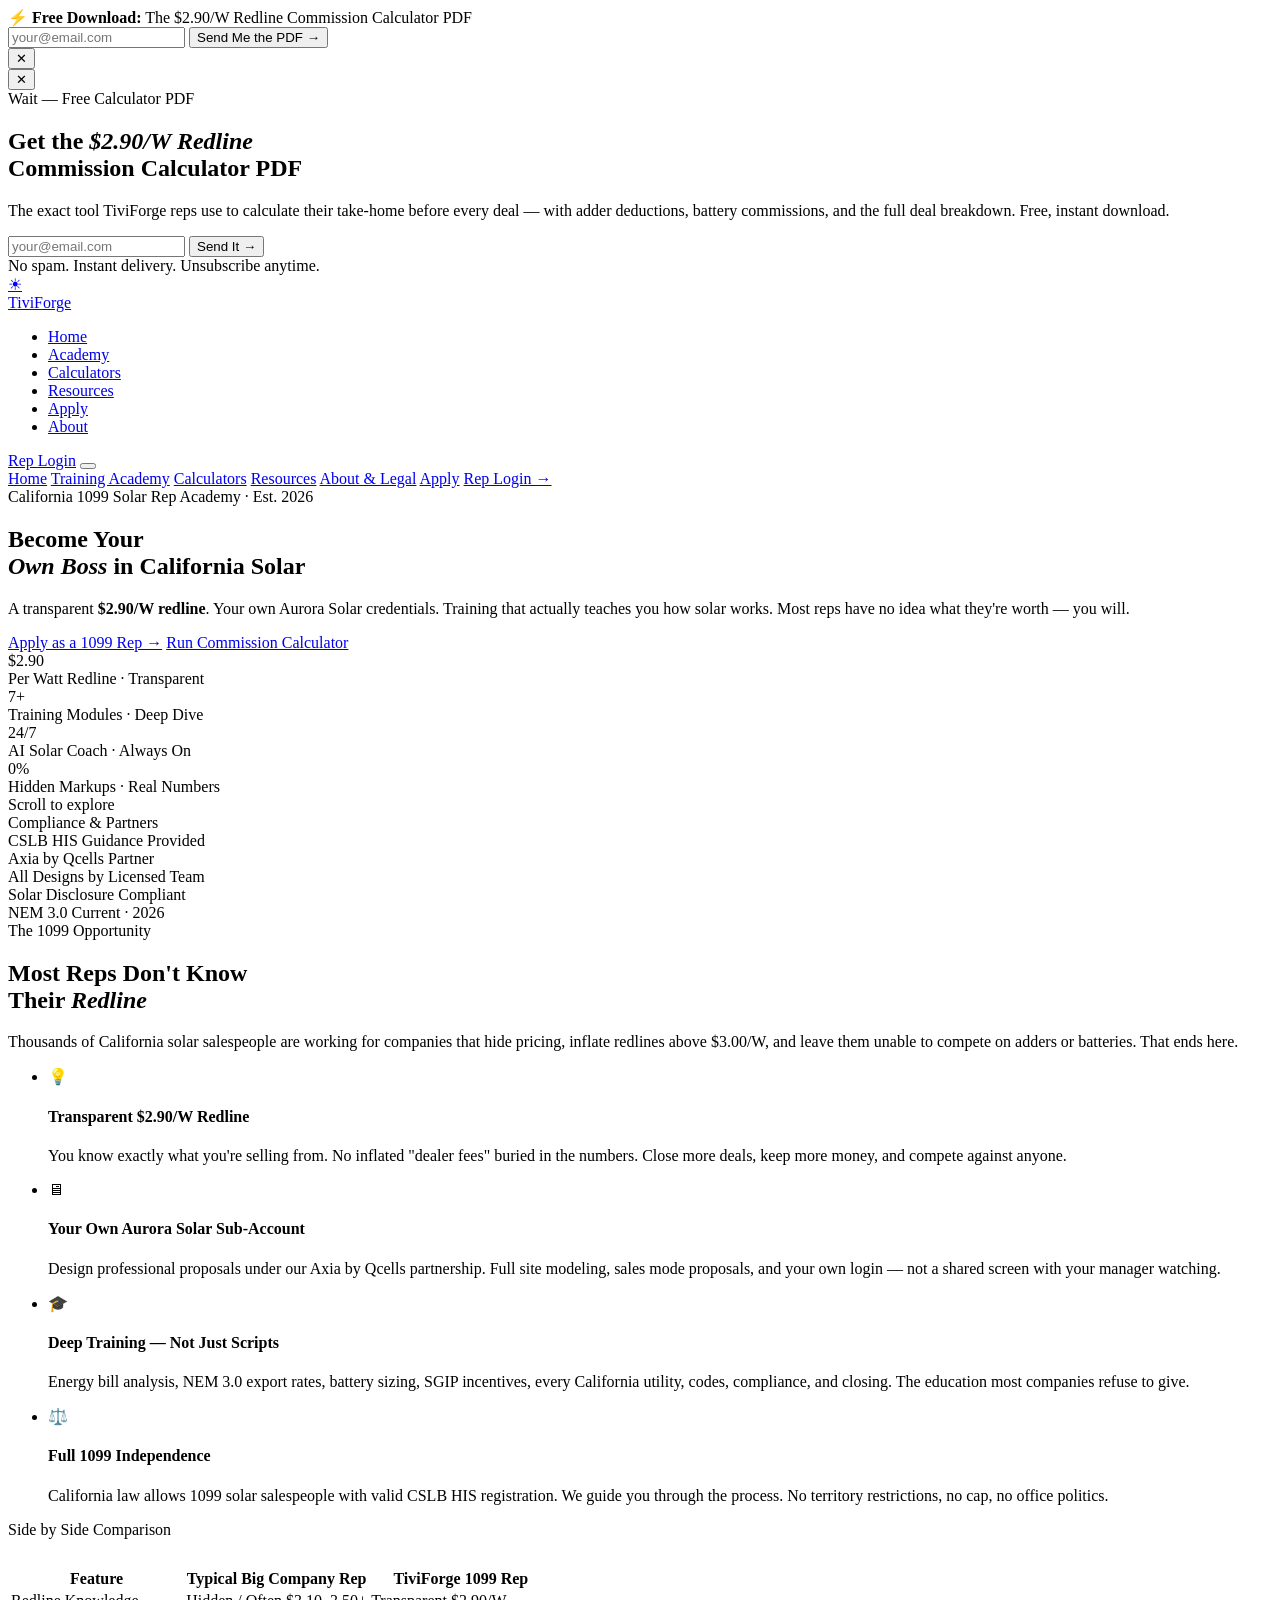
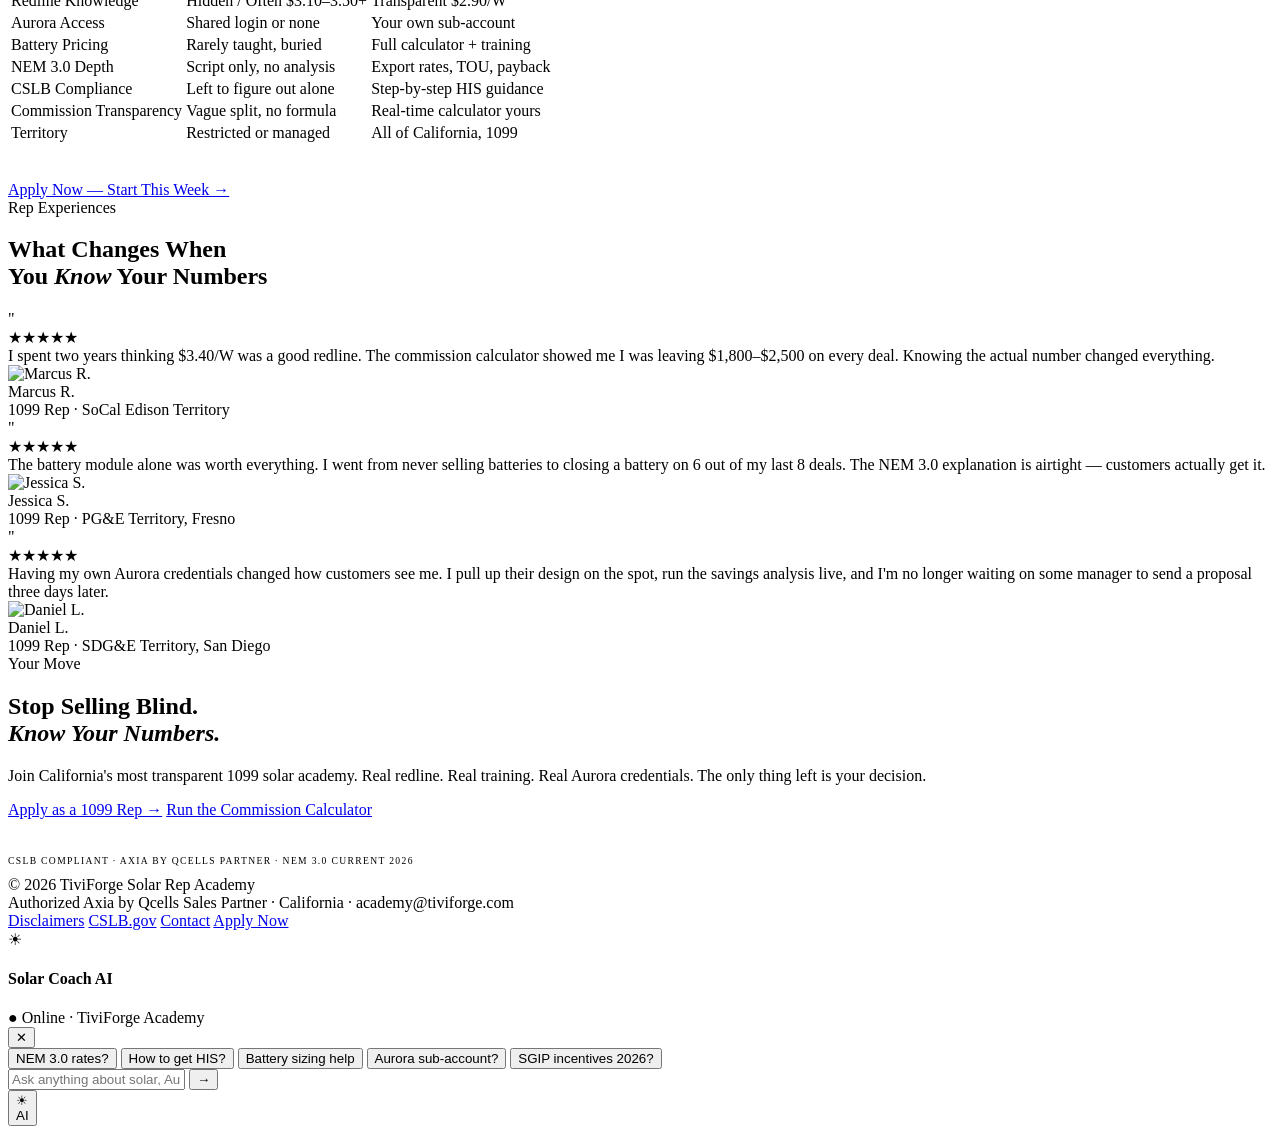
==== index.html @ 74f0d09c "Add files via upload" ====
<!-- TiviForge Multi-Page v2.1 — GitHub Pages Ready -->
<!DOCTYPE html>
<html lang="en">
<head>
  <meta charset="UTF-8" />
  <meta name="viewport" content="width=device-width, initial-scale=1.0" />
  <script async src="https://www.googletagmanager.com/gtag/js?id=G-TIVIFORGE02"></script>
  <script>
    (function(h,o,t,j,a,r){h.hj=h.hj||function(){(h.hj.q=h.hj.q||[]).push(arguments)};h._hjSettings={hjid:3500001,hjsv:6};a=o.getElementsByTagName('head')[0];r=o.createElement('script');r.async=1;r.src=t+h._hjSettings.hjid+j+h._hjSettings.hjsv;a.appendChild(r);})(window,document,'https://static.hotjar.com/c/hotjar-','.js?sv=');
  </script>
  <link rel="preconnect" href="https://fonts.googleapis.com" />
  <link rel="preconnect" href="https://fonts.gstatic.com" crossorigin />
  <link href="https://fonts.googleapis.com/css2?family=Cormorant+Garamond:ital,wght@0,300;0,400;0,600;0,700;1,300;1,400;1,600&family=Syne:wght@400;500;600;700;800&family=DM+Mono:wght@300;400;500&display=swap" rel="stylesheet" />
  <link href="https://cdnjs.cloudflare.com/ajax/libs/aos/2.3.4/aos.css" rel="stylesheet" />
  <link rel="stylesheet" href="assets/css/styles.css" />
  <title>TiviForge Solar Rep Academy | $2.90/W Redline · 1099 Solar Sales Training California 2026</title>
  <meta name="description" content="Marketing landing page for TiviForge Solar Rep Academy." />
</head>
<body data-page="index">
<!-- Top Email Capture Banner -->
<div id="top-banner">
  <div class="top-banner-text">⚡ <strong>Free Download:</strong> The $2.90/W Redline Commission Calculator PDF</div>
  <form class="top-banner-form" onsubmit="submitBannerEmail(event)">
    <input type="email" class="top-banner-input" id="banner-email" placeholder="your@email.com" required>
    <button type="submit" class="top-banner-btn">Send Me the PDF →</button>
  </form>
  <button class="top-banner-close" onclick="document.getElementById('top-banner').style.display='none'" aria-label="Close banner">✕</button>
</div>

<!-- Exit-Intent Popup -->
<div id="exit-popup" role="dialog" aria-modal="true">
  <div class="exit-popup-inner">
    <button class="exit-popup-close" onclick="closeExitPopup()" aria-label="Close">✕</button>
    <div class="exit-popup-eyebrow">Wait — Free Calculator PDF</div>
    <h2 class="exit-popup-title">Get the <em>$2.90/W Redline</em><br>Commission Calculator PDF</h2>
    <p class="exit-popup-sub">The exact tool TiviForge reps use to calculate their take-home before every deal — with adder deductions, battery commissions, and the full deal breakdown. Free, instant download.</p>
    <form class="exit-popup-form" onsubmit="submitExitEmail(event)">
      <input type="email" id="exit-email" placeholder="your@email.com" required>
      <button type="submit">Send It →</button>
    </form>
    <div class="exit-popup-disclaimer">No spam. Instant delivery. Unsubscribe anytime.</div>
  </div>
</div>

<!-- Custom Cursor -->
<div id="cursor-ring"></div>
<div id="cursor-dot"></div>

<!-- Progress Bar -->
<div id="progress"></div>

<!-- Toast -->
<div id="toast"></div>
<nav id="nav">
  <a href="index.html" class="nav-logo"><div class="solar-mark">☀</div><span><span class="t">T</span>iviForge</span></a>
  <ul class="nav-links">
    <li><a href="index.html">Home</a></li>
    <li><a href="academy.html">Academy</a></li>
    <li><a href="calculators.html">Calculators</a></li>
    <li><a href="resources.html">Resources</a></li>
    <li><a href="apply.html">Apply</a></li>
    <li><a href="about.html">About</a></li>
  </ul>
  <a href="login.html" class="nav-cta" onclick="trackCTA('Rep Login', 'nav')">Rep Login</a>
  <button class="hamburger" id="hamburger" aria-label="Menu"><span></span><span></span><span></span></button>
</nav>
<div class="mobile-menu" id="mobileMenu">
  <a href="index.html" onclick="closeMobile()">Home</a>
  <a href="academy.html" onclick="closeMobile()">Training Academy</a>
  <a href="calculators.html" onclick="closeMobile()">Calculators</a>
  <a href="resources.html" onclick="closeMobile()">Resources</a>
  <a href="about.html" onclick="closeMobile()">About & Legal</a>
  <a href="apply.html" onclick="closeMobile()">Apply</a>
  <a href="login.html" class="nav-cta" onclick="closeMobile(); trackCTA('Mobile Rep Login', 'mobile_nav')">Rep Login →</a>
</div>
<section id="hero">
  <div class="hero-bg"></div>
  <div class="hero-bg-img"></div>
  <div class="hero-grid"></div>
  <div class="hero-orb"></div>
  <div class="hero-orb-ring"></div>
  <div class="hero-content">
    <div class="hero-eyebrow">California 1099 Solar Rep Academy · Est. 2026</div>
    <h1 class="hero-h1">
      Become Your<br>
      <em>Own Boss</em>
      in California Solar
    </h1>
    <p class="hero-pitch">
      A transparent <strong>$2.90/W redline</strong>. Your own Aurora Solar credentials. Training that actually teaches you how solar works.
      Most reps have no idea what they're worth — you will.
    </p>
    <div class="hero-ctas">
      <a href="apply.html" class="btn-primary green" onclick="trackCTA('Hero Apply', 'hero')">Apply as a 1099 Rep →</a>
      <a href="calculators.html" class="btn-secondary" onclick="trackCTA('Hero Calculator', 'hero')">Run Commission Calculator</a>
    </div>
    <div class="hero-proof">
      <div class="proof-item">
        <div class="proof-num">$2<span>.90</span></div>
        <div class="proof-label">Per Watt Redline · Transparent</div>
      </div>
      <div class="proof-item">
        <div class="proof-num">7<span>+</span></div>
        <div class="proof-label">Training Modules · Deep Dive</div>
      </div>
      <div class="proof-item">
        <div class="proof-num">24<span>/7</span></div>
        <div class="proof-label">AI Solar Coach · Always On</div>
      </div>
      <div class="proof-item">
        <div class="proof-num">0<span>%</span></div>
        <div class="proof-label">Hidden Markups · Real Numbers</div>
      </div>
    </div>
  </div>
  <div class="scroll-hint">
    <div class="scroll-line"></div>
    Scroll to explore
  </div>
</section>

<div class="divider"></div>

<!-- ════════════════════════════════════════════
     TRUST / COMPLIANCE BAR
════════════════════════════════════════════ -->
<div id="trust-bar">
  <div class="trust-bar-inner">
    <div class="trust-bar-label">Compliance & Partners</div>
    <div class="trust-items">
      <div class="trust-item"><div class="trust-dot"></div>CSLB HIS Guidance Provided</div>
      <div class="trust-item"><div class="trust-dot"></div>Axia by Qcells Partner</div>
      <div class="trust-item"><div class="trust-dot"></div>All Designs by Licensed Team</div>
      <div class="trust-item"><div class="trust-dot"></div>Solar Disclosure Compliant</div>
      <div class="trust-item"><div class="trust-dot"></div>NEM 3.0 Current · 2026</div>
    </div>
  </div>
</div>

<!-- ════════════════════════════════════════════
     OPPORTUNITY
════════════════════════════════════════════ -->
<section id="opportunity" data-aos="fade-up">
  <div class="eyebrow">The 1099 Opportunity</div>
  <h2 class="headline">Most Reps Don't Know<br>Their <em>Redline</em></h2>
  <p class="subtext">Thousands of California solar salespeople are working for companies that hide pricing, inflate redlines above $3.00/W, and leave them unable to compete on adders or batteries. That ends here.</p>

  <div class="opp-grid">
    <div>
      <ul class="opp-bullets">
        <li class="opp-bullet" data-aos="fade-right" data-aos-delay="0">
          <div class="opp-bullet-icon">💡</div>
          <div>
            <h4>Transparent $2.90/W Redline</h4>
            <p>You know exactly what you're selling from. No inflated "dealer fees" buried in the numbers. Close more deals, keep more money, and compete against anyone.</p>
          </div>
        </li>
        <li class="opp-bullet" data-aos="fade-right" data-aos-delay="80">
          <div class="opp-bullet-icon">🖥</div>
          <div>
            <h4>Your Own Aurora Solar Sub-Account</h4>
            <p>Design professional proposals under our Axia by Qcells partnership. Full site modeling, sales mode proposals, and your own login — not a shared screen with your manager watching.</p>
          </div>
        </li>
        <li class="opp-bullet" data-aos="fade-right" data-aos-delay="160">
          <div class="opp-bullet-icon">🎓</div>
          <div>
            <h4>Deep Training — Not Just Scripts</h4>
            <p>Energy bill analysis, NEM 3.0 export rates, battery sizing, SGIP incentives, every California utility, codes, compliance, and closing. The education most companies refuse to give.</p>
          </div>
        </li>
        <li class="opp-bullet" data-aos="fade-right" data-aos-delay="240">
          <div class="opp-bullet-icon">⚖️</div>
          <div>
            <h4>Full 1099 Independence</h4>
            <p>California law allows 1099 solar salespeople with valid CSLB HIS registration. We guide you through the process. No territory restrictions, no cap, no office politics.</p>
          </div>
        </li>
      </ul>
    </div>
    <div data-aos="fade-left">
      <div class="eyebrow green" style="margin-bottom: 28px;">Side by Side Comparison</div>
      <div class="comp-table-wrap">
        <table class="comp-table">
          <thead>
            <tr>
              <th>Feature</th>
              <th>Typical Big Company Rep</th>
              <th>TiviForge 1099 Rep</th>
            </tr>
          </thead>
          <tbody>
            <tr>
              <td>Redline Knowledge</td>
              <td class="col-bad">Hidden / Often $3.10–3.50+</td>
              <td class="col-good">Transparent $2.90/W</td>
            </tr>
            <tr>
              <td>Aurora Access</td>
              <td class="col-bad">Shared login or none</td>
              <td class="col-good">Your own sub-account</td>
            </tr>
            <tr>
              <td>Battery Pricing</td>
              <td class="col-bad">Rarely taught, buried</td>
              <td class="col-good">Full calculator + training</td>
            </tr>
            <tr>
              <td>NEM 3.0 Depth</td>
              <td class="col-bad">Script only, no analysis</td>
              <td class="col-good">Export rates, TOU, payback</td>
            </tr>
            <tr>
              <td>CSLB Compliance</td>
              <td class="col-bad">Left to figure out alone</td>
              <td class="col-good">Step-by-step HIS guidance</td>
            </tr>
            <tr>
              <td>Commission Transparency</td>
              <td class="col-bad">Vague split, no formula</td>
              <td class="col-good">Real-time calculator yours</td>
            </tr>
            <tr>
              <td>Territory</td>
              <td class="col-bad">Restricted or managed</td>
              <td class="col-good">All of California, 1099</td>
            </tr>
          </tbody>
        </table>
      </div>
      <div style="margin-top: 36px;">
        <a href="apply.html" class="btn-primary" onclick="trackCTA('Opp Apply', 'opportunity')">Apply Now — Start This Week →</a>
      </div>
    </div>
  </div>
</section>
<div class="divider"></div>
<section id="testimonials" data-aos="fade-up">
  <div class="eyebrow">Rep Experiences</div>
  <h2 class="headline">What Changes When<br>You <em>Know</em> Your Numbers</h2>
  <div class="testimonials-grid">
    <div class="testi-card" data-aos="fade-up" data-aos-delay="0">
      <div class="testi-mark">"</div>
      <div class="testi-stars">★★★★★</div>
      <div class="testi-text">I spent two years thinking $3.40/W was a good redline. The commission calculator showed me I was leaving $1,800–$2,500 on every deal. Knowing the actual number changed everything.</div>
      <div class="testi-author">
        <div class="testi-avatar"><img src="https://images.unsplash.com/photo-1472099645785-5658abf4ff4e?w=88&h=88&fit=crop&auto=format&q=70" alt="Marcus R." loading="lazy"></div>
        <div>
          <div class="testi-name">Marcus R.</div>
          <div class="testi-role">1099 Rep · SoCal Edison Territory</div>
        </div>
      </div>
    </div>
    <div class="testi-card" data-aos="fade-up" data-aos-delay="80">
      <div class="testi-mark">"</div>
      <div class="testi-stars">★★★★★</div>
      <div class="testi-text">The battery module alone was worth everything. I went from never selling batteries to closing a battery on 6 out of my last 8 deals. The NEM 3.0 explanation is airtight — customers actually get it.</div>
      <div class="testi-author">
        <div class="testi-avatar"><img src="https://images.unsplash.com/photo-1507003211169-0a1dd7228f2d?w=88&h=88&fit=crop&auto=format&q=70" alt="Jessica S." loading="lazy"></div>
        <div>
          <div class="testi-name">Jessica S.</div>
          <div class="testi-role">1099 Rep · PG&E Territory, Fresno</div>
        </div>
      </div>
    </div>
    <div class="testi-card" data-aos="fade-up" data-aos-delay="160">
      <div class="testi-mark">"</div>
      <div class="testi-stars">★★★★★</div>
      <div class="testi-text">Having my own Aurora credentials changed how customers see me. I pull up their design on the spot, run the savings analysis live, and I'm no longer waiting on some manager to send a proposal three days later.</div>
      <div class="testi-author">
        <div class="testi-avatar"><img src="https://images.unsplash.com/photo-1506794778202-cad84cf45f1d?w=88&h=88&fit=crop&auto=format&q=70" alt="Daniel L." loading="lazy"></div>
        <div>
          <div class="testi-name">Daniel L.</div>
          <div class="testi-role">1099 Rep · SDG&E Territory, San Diego</div>
        </div>
      </div>
    </div>
  </div>
</section>
<section id="final-cta">
  <div class="final-cta-bg"></div>
  <div class="content" data-aos="fade-up">
    <div class="eyebrow" style="justify-content: center;">Your Move</div>
    <h2>Stop Selling Blind.<br><em>Know Your Numbers.</em></h2>
    <p>Join California's most transparent 1099 solar academy. Real redline. Real training. Real Aurora credentials. The only thing left is your decision.</p>
    <div class="final-ctas">
      <a href="apply.html" class="btn-primary green" onclick="trackCTA('Final CTA Apply', 'final_cta')">Apply as a 1099 Rep →</a>
      <a href="calculators.html" class="btn-secondary" onclick="trackCTA('Final CTA Calc', 'final_cta')">Run the Commission Calculator</a>
    </div>
    <p style="margin-top: 36px; font-family: var(--font-mono); font-size: 0.6rem; letter-spacing: 0.14em; text-transform: uppercase; color: var(--forge-smoke);">
      CSLB Compliant · Axia by Qcells Partner · NEM 3.0 Current 2026
    </p>
  </div>
</section>
<!-- ════════════════════════════════════════════
     FOOTER
════════════════════════════════════════════ -->
<footer>
  <div class="footer-inner">
    <div class="footer-copy">
      © 2026 TiviForge Solar Rep Academy<br>
      Authorized Axia by Qcells Sales Partner · California · academy@tiviforge.com
    </div>
    <div class="footer-links">
      <a href="about.html">Disclaimers</a>
      <a href="https://www.cslb.ca.gov" target="_blank" rel="noopener">CSLB.gov</a>
      <a href="mailto:academy@tiviforge.com">Contact</a>
      <a href="apply.html">Apply Now</a>
    </div>
  </div>
</footer>
<!-- ════════════════════════════════════════════
     AI SOLAR COACH WIDGET
     SYSTEM PROMPT (kept in code for reference):
     "You are the official TiviForge Solar Expert AI Coach
     for 1099 California solar sales representatives.
     Always base answers only on the transparent $2.90/W
     redline. Never mention owner override or higher margins.
     Be knowledgeable on Aurora Solar, all CA utilities,
     NEM 3.0/Net Billing Tariff 2026 avoided-cost export
     rates (~$0.05–$0.08/kWh), battery systems & SGIP,
     energy bill reading, CSLB HIS registration, Solar
     Disclosure Document, Title 24, HSSA rescission rights,
     and compliant sales practices."
════════════════════════════════════════════ -->
<div id="coach-widget">
  <div id="coach-panel">
    <div class="coach-header">
      <div class="coach-avatar">☀</div>
      <div class="coach-info">
        <h4>Solar Coach AI</h4>
        <span>● Online · TiviForge Academy</span>
      </div>
      <button class="coach-close" onclick="toggleCoach()">✕</button>
    </div>
    <div id="coachMessages"></div>
    <div class="coach-quick-asks" id="quickAsks">
      <button class="quick-btn" onclick="askCoach(this.textContent)">NEM 3.0 rates?</button>
      <button class="quick-btn" onclick="askCoach(this.textContent)">How to get HIS?</button>
      <button class="quick-btn" onclick="askCoach(this.textContent)">Battery sizing help</button>
      <button class="quick-btn" onclick="askCoach(this.textContent)">Aurora sub-account?</button>
      <button class="quick-btn" onclick="askCoach(this.textContent)">SGIP incentives 2026?</button>
    </div>
    <div class="coach-input-row">
      <input type="text" id="coachInput" placeholder="Ask anything about solar, Aurora, NEM 3.0…" />
      <button id="coachSend" onclick="sendCoachMessage()">→</button>
    </div>
  </div>
  <button id="coach-toggle" onclick="toggleCoach()" aria-label="Open Solar Coach">
    <div class="coach-pulse"></div>
    <div class="coach-icon">☀</div>
    <div class="coach-badge">AI</div>
  </button>
</div>
<script src="https://cdnjs.cloudflare.com/ajax/libs/aos/2.3.4/aos.js"></script>
<script src="https://cdn.jsdelivr.net/npm/@supabase/supabase-js@2"></script>
<script src="assets/js/main.js"></script>
<script src="assets/js/coach.js"></script>
</body>
</html>
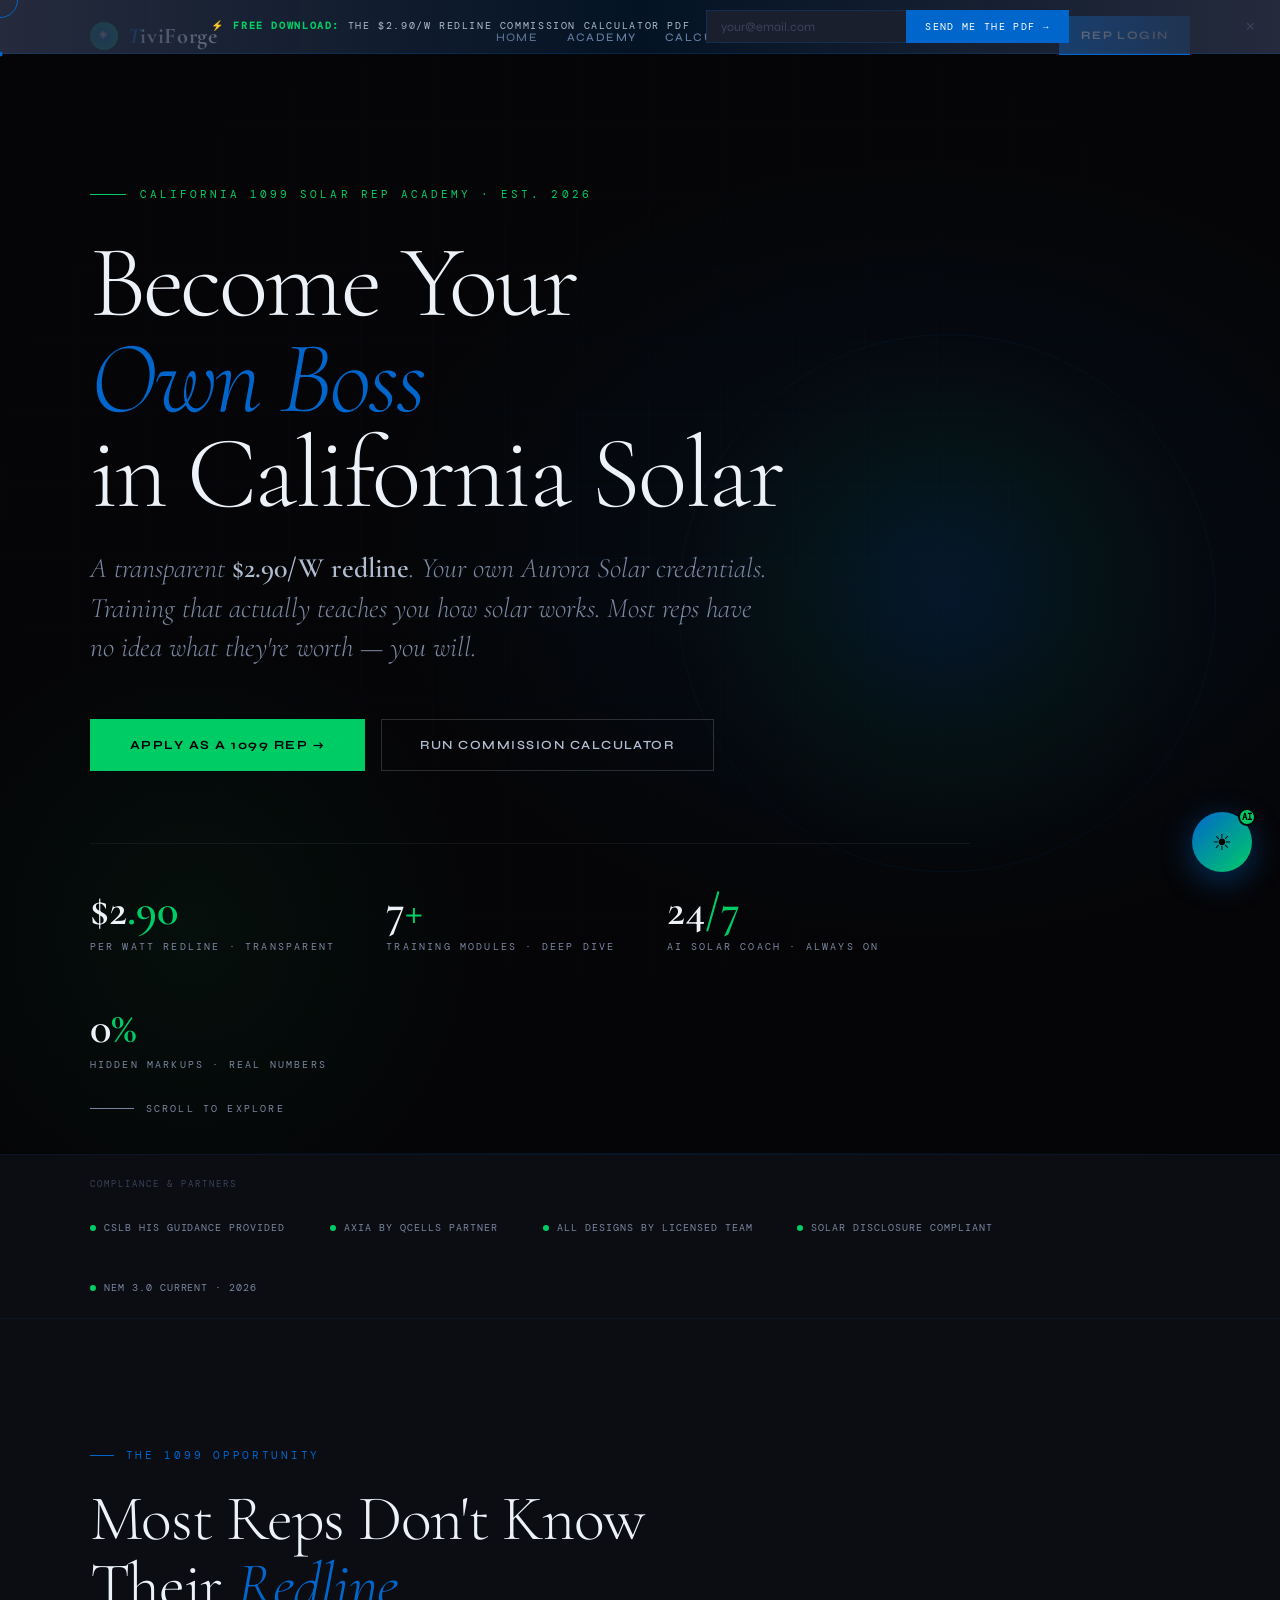
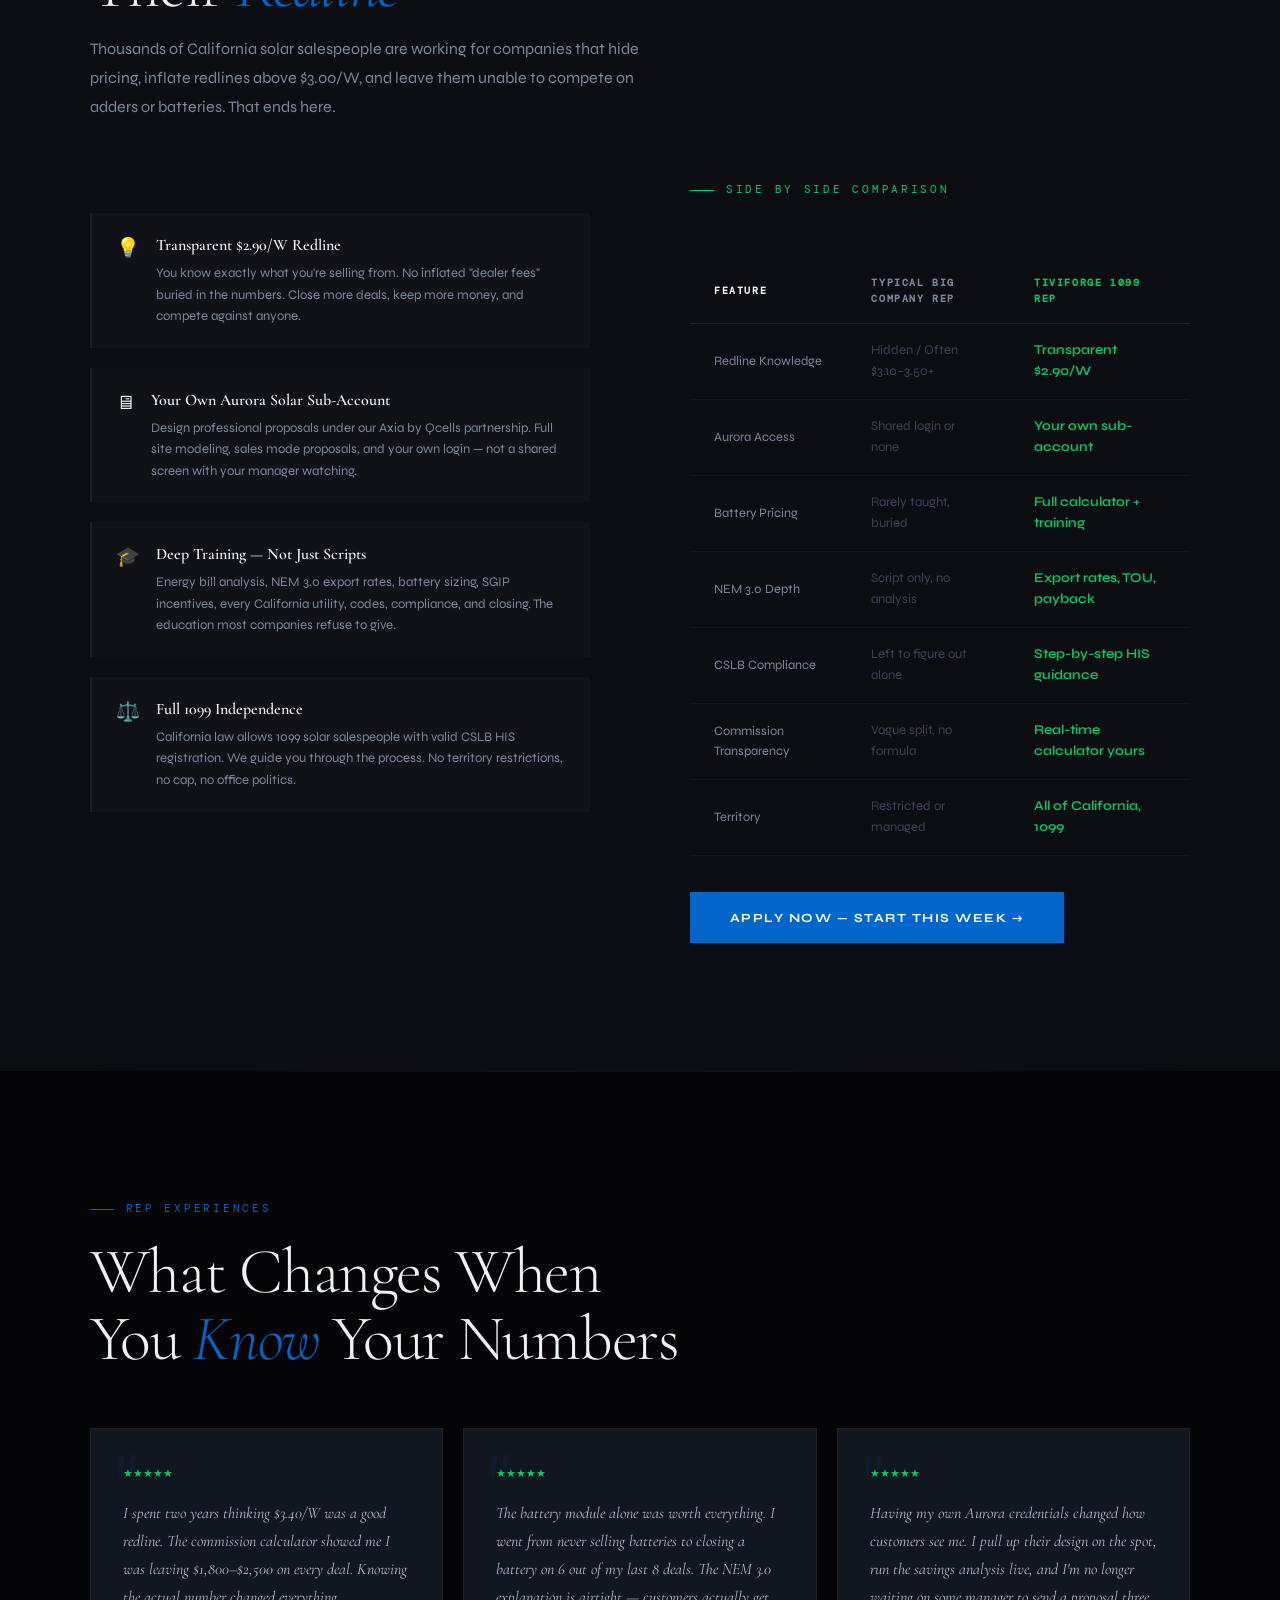
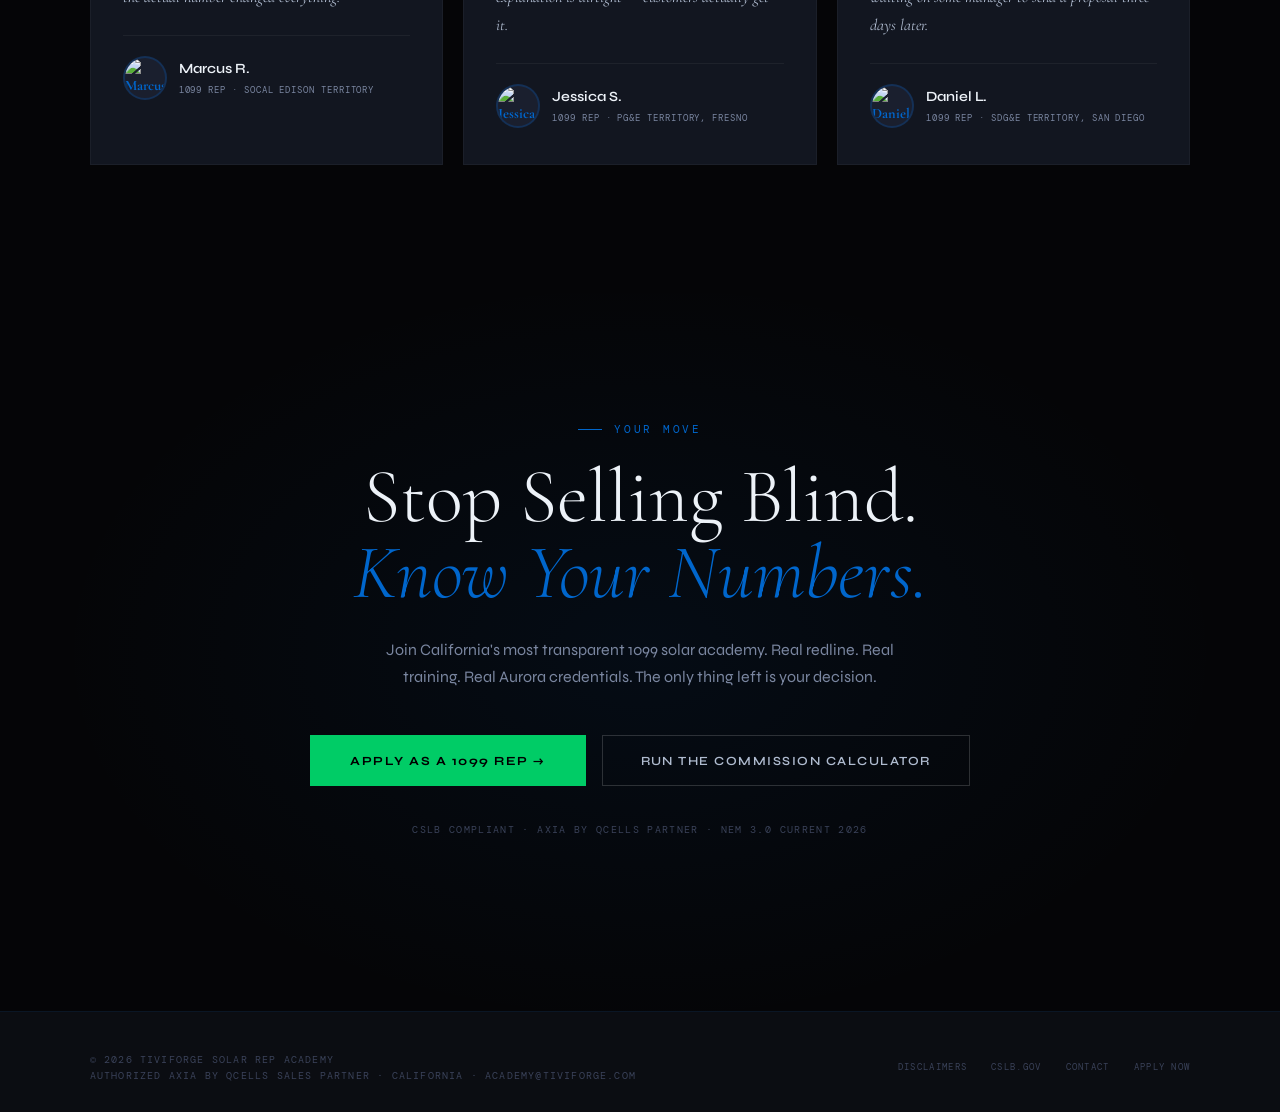
==== commit de6b7483: "Fix published asset paths" ====
--- a/index.html
+++ b/index.html
@@ -12,7 +12,7 @@
   <link rel="preconnect" href="https://fonts.gstatic.com" crossorigin />
   <link href="https://fonts.googleapis.com/css2?family=Cormorant+Garamond:ital,wght@0,300;0,400;0,600;0,700;1,300;1,400;1,600&family=Syne:wght@400;500;600;700;800&family=DM+Mono:wght@300;400;500&display=swap" rel="stylesheet" />
   <link href="https://cdnjs.cloudflare.com/ajax/libs/aos/2.3.4/aos.css" rel="stylesheet" />
-  <link rel="stylesheet" href="assets/css/styles.css" />
+  <link rel="stylesheet" href="styles.css" />
   <title>TiviForge Solar Rep Academy | $2.90/W Redline · 1099 Solar Sales Training California 2026</title>
   <meta name="description" content="Marketing landing page for TiviForge Solar Rep Academy." />
 </head>
@@ -354,7 +354,7 @@
 </div>
 <script src="https://cdnjs.cloudflare.com/ajax/libs/aos/2.3.4/aos.js"></script>
 <script src="https://cdn.jsdelivr.net/npm/@supabase/supabase-js@2"></script>
-<script src="assets/js/main.js"></script>
-<script src="assets/js/coach.js"></script>
+<script src="main.js"></script>
+<script src="coach.js"></script>
 </body>
 </html>
--- a/styles.css
+++ b/styles.css
@@ -0,0 +1,1106 @@
+/* ══════════════════════════════════════════
+       DESIGN TOKENS — Solar Forge System
+    ══════════════════════════════════════════ */
+    :root {
+      --forge-black:    #050507;
+      --forge-obsidian: #0b0d12;
+      --forge-charcoal: #121620;
+      --forge-steel:    #1a1f2e;
+      --forge-iron:     #252b3d;
+      --forge-smoke:    #3a4259;
+      --forge-ash:      #7a86a0;
+      --forge-silver:   #b0bcd0;
+      --forge-white:    #edf2f8;
+      --forge-cream:    #f5f8fc;
+
+      --solar-blue:     #0066CC;
+      --solar-mid:      #0080FF;
+      --solar-light:    #3399FF;
+      --solar-glow:     rgba(0,102,204,0.12);
+      --solar-glow-str: rgba(0,102,204,0.32);
+
+      --energy-green:   #00CC66;
+      --energy-mid:     #00AA55;
+      --energy-light:   #33DD88;
+      --energy-glow:    rgba(0,204,102,0.12);
+
+      --font-display: 'Cormorant Garamond', Georgia, serif;
+      --font-ui:      'Syne', sans-serif;
+      --font-mono:    'DM Mono', monospace;
+
+      --ease-forge: cubic-bezier(0.22, 1, 0.36, 1);
+      --ease-snap:  cubic-bezier(0.68, -0.55, 0.265, 1.55);
+
+      --nav-h:      72px;
+      --pad-x:      clamp(24px, 7vw, 100px);
+      --section-py: clamp(80px, 10vw, 140px);
+    }
+
+    /* ══════════════════════════════════════════
+       RESET
+    ══════════════════════════════════════════ */
+    *, *::before, *::after { box-sizing: border-box; margin: 0; padding: 0; }
+    html { scroll-behavior: smooth; font-size: 16px; -webkit-font-smoothing: antialiased; }
+    body { background: var(--forge-black); color: var(--forge-white); font-family: var(--font-ui); line-height: 1.6; overflow-x: hidden; cursor: none; }
+    ::selection { background: var(--solar-blue); color: #fff; }
+    a { color: inherit; text-decoration: none; }
+    img { max-width: 100%; display: block; }
+    button { cursor: none; font-family: inherit; border: none; background: none; }
+    input, textarea, select { font-family: inherit; }
+
+    /* ══════════════════════════════════════════
+       CUSTOM CURSOR
+    ══════════════════════════════════════════ */
+    #cursor-ring {
+      position: fixed; width: 36px; height: 36px;
+      border: 1.5px solid var(--solar-blue); border-radius: 50%;
+      pointer-events: none; z-index: 10000;
+      transition: transform 0.15s var(--ease-forge), opacity 0.3s, border-color 0.3s, width 0.2s, height 0.2s;
+      transform: translate(-50%, -50%);
+    }
+    #cursor-dot {
+      position: fixed; width: 5px; height: 5px;
+      background: var(--solar-blue); border-radius: 50%;
+      pointer-events: none; z-index: 10001;
+      transform: translate(-50%, -50%);
+      transition: background 0.2s;
+    }
+    body:has(a:hover) #cursor-ring,
+    body:has(button:hover) #cursor-ring { transform: translate(-50%,-50%) scale(1.7); border-color: var(--energy-green); }
+    body:has(a:hover) #cursor-dot,
+    body:has(button:hover) #cursor-dot { background: var(--energy-green); }
+
+    /* ══════════════════════════════════════════
+       PROGRESS BAR
+    ══════════════════════════════════════════ */
+    #progress {
+      position: fixed; top: 0; left: 0; height: 2px;
+      background: linear-gradient(90deg, var(--solar-blue), var(--energy-green));
+      z-index: 9999; width: 0%; transition: width 0.1s linear;
+      box-shadow: 0 0 10px var(--solar-blue);
+    }
+
+    /* ══════════════════════════════════════════
+       NAVIGATION
+    ══════════════════════════════════════════ */
+    nav {
+      position: fixed; top: 0; left: 0; right: 0;
+      height: var(--nav-h); z-index: 1000;
+      display: flex; align-items: center;
+      padding: 0 var(--pad-x);
+      transition: background 0.4s, backdrop-filter 0.4s, border-color 0.4s;
+      border-bottom: 1px solid transparent;
+    }
+    nav.scrolled {
+      background: rgba(5,5,7,0.94);
+      backdrop-filter: blur(24px);
+      border-color: rgba(0,102,204,0.12);
+    }
+    .nav-logo {
+      font-family: var(--font-display); font-size: 1.4rem; font-weight: 700;
+      color: var(--forge-white); letter-spacing: 0.03em; margin-right: auto;
+      display: flex; align-items: center; gap: 10px;
+    }
+    .nav-logo .solar-mark {
+      width: 28px; height: 28px; border-radius: 50%;
+      background: radial-gradient(circle, var(--solar-blue) 0%, var(--energy-green) 100%);
+      display: flex; align-items: center; justify-content: center;
+      font-size: 0.7rem; color: #fff; font-family: var(--font-mono); font-style: normal;
+    }
+    .nav-logo .t { color: var(--solar-blue); font-style: italic; }
+    .nav-links { display: flex; align-items: center; gap: 28px; list-style: none; }
+    .nav-links a {
+      font-size: 0.72rem; font-weight: 500; letter-spacing: 0.13em;
+      text-transform: uppercase; color: var(--forge-ash);
+      transition: color 0.2s; position: relative;
+    }
+    .nav-links a::after {
+      content: ''; position: absolute; bottom: -3px; left: 0;
+      width: 0; height: 1px; background: var(--energy-green);
+      transition: width 0.3s var(--ease-forge);
+    }
+    .nav-links a:hover { color: var(--forge-white); }
+    .nav-links a:hover::after { width: 100%; }
+    .nav-cta {
+      margin-left: 28px; padding: 10px 22px;
+      background: var(--solar-blue); color: #fff;
+      font-size: 0.72rem; font-weight: 700;
+      letter-spacing: 0.12em; text-transform: uppercase;
+      transition: all 0.2s;
+    }
+    .nav-cta:hover { background: var(--solar-mid); transform: translateY(-1px); box-shadow: 0 4px 20px rgba(0,102,204,0.5); }
+    .hamburger { display: none; flex-direction: column; gap: 5px; padding: 8px; margin-left: 16px; }
+    .hamburger span { display: block; width: 22px; height: 1.5px; background: var(--forge-white); transition: 0.3s; }
+    .mobile-menu {
+      display: none; position: fixed; top: var(--nav-h); left: 0; right: 0;
+      background: rgba(5,5,7,0.98); backdrop-filter: blur(24px);
+      padding: 32px var(--pad-x); flex-direction: column; gap: 20px;
+      border-bottom: 1px solid rgba(0,102,204,0.12); z-index: 999;
+    }
+    .mobile-menu.open { display: flex; }
+    .mobile-menu a { font-size: 1.1rem; font-weight: 500; color: var(--forge-silver); padding: 10px 0; border-bottom: 1px solid rgba(255,255,255,0.05); }
+    .mobile-menu .nav-cta { text-align: center; }
+
+    /* ══════════════════════════════════════════
+       SHARED STYLES
+    ══════════════════════════════════════════ */
+    section { padding: var(--section-py) var(--pad-x); position: relative; }
+    .divider { height: 1px; background: linear-gradient(90deg, transparent, rgba(0,102,204,0.18), transparent); margin: 0 var(--pad-x); }
+    .eyebrow {
+      font-family: var(--font-mono); font-size: 0.68rem;
+      letter-spacing: 0.25em; text-transform: uppercase;
+      color: var(--solar-blue); display: flex; align-items: center; gap: 12px; margin-bottom: 20px;
+    }
+    .eyebrow::before { content: ''; display: block; width: 24px; height: 1px; background: var(--solar-blue); }
+    .eyebrow.green { color: var(--energy-green); }
+    .eyebrow.green::before { background: var(--energy-green); }
+    .headline {
+      font-family: var(--font-display); font-size: clamp(2.4rem, 5vw, 5.2rem);
+      font-weight: 300; line-height: 1.05; letter-spacing: -0.02em; color: var(--forge-white);
+    }
+    .headline em { font-style: italic; color: var(--solar-blue); }
+    .headline em.green { color: var(--energy-green); }
+    .subtext { font-size: 1rem; line-height: 1.8; color: var(--forge-ash); max-width: 560px; margin-top: 16px; }
+
+    /* Buttons */
+    .btn-primary {
+      display: inline-flex; align-items: center; gap: 10px;
+      padding: 16px 40px; background: var(--solar-blue); color: #fff;
+      font-family: var(--font-ui); font-size: 0.78rem; font-weight: 700;
+      letter-spacing: 0.12em; text-transform: uppercase;
+      transition: all 0.3s var(--ease-forge); position: relative; overflow: hidden;
+    }
+    .btn-primary::before {
+      content: ''; position: absolute; inset: 0;
+      background: linear-gradient(135deg, transparent 40%, rgba(255,255,255,0.15) 50%, transparent 60%);
+      transform: translateX(-100%); transition: transform 0.5s;
+    }
+    .btn-primary:hover::before { transform: translateX(100%); }
+    .btn-primary:hover { background: var(--solar-mid); transform: translateY(-2px); box-shadow: 0 10px 36px rgba(0,102,204,0.5); }
+    .btn-primary.green { background: var(--energy-green); color: #000; }
+    .btn-primary.green:hover { background: var(--energy-light); box-shadow: 0 10px 36px rgba(0,204,102,0.4); }
+    .btn-secondary {
+      display: inline-flex; align-items: center; gap: 10px;
+      padding: 15px 38px; border: 1px solid rgba(255,255,255,0.16); color: var(--forge-silver);
+      font-family: var(--font-ui); font-size: 0.78rem; font-weight: 600;
+      letter-spacing: 0.12em; text-transform: uppercase;
+      transition: all 0.3s var(--ease-forge);
+    }
+    .btn-secondary:hover { border-color: var(--solar-blue); color: var(--forge-white); transform: translateY(-2px); }
+    .btn-text {
+      display: inline-flex; align-items: center; gap: 8px;
+      font-family: var(--font-mono); font-size: 0.7rem; letter-spacing: 0.14em;
+      text-transform: uppercase; color: var(--solar-blue);
+      transition: gap 0.2s;
+    }
+    .btn-text:hover { gap: 14px; }
+
+    /* Form elements */
+    .form-field { margin-bottom: 20px; }
+    .form-label {
+      font-family: var(--font-mono); font-size: 0.62rem; letter-spacing: 0.18em;
+      text-transform: uppercase; color: var(--forge-ash); display: block; margin-bottom: 8px;
+    }
+    .form-input {
+      width: 100%; padding: 14px 18px;
+      background: var(--forge-steel); border: 1px solid rgba(255,255,255,0.06);
+      color: var(--forge-white); font-size: 0.9rem; outline: none;
+      transition: border-color 0.2s; font-family: var(--font-ui);
+    }
+    .form-input:focus { border-color: var(--solar-blue); }
+    .form-input::placeholder { color: var(--forge-smoke); }
+    select.form-input { cursor: none; -webkit-appearance: none; appearance: none;
+      background-image: url("data:image/svg+xml,%3Csvg xmlns='http://www.w3.org/2000/svg' width='12' height='8' viewBox='0 0 12 8'%3E%3Cpath d='M1 1l5 5 5-5' stroke='%230066CC' stroke-width='1.5' fill='none'/%3E%3C/svg%3E");
+      background-repeat: no-repeat; background-position: right 16px center;
+    }
+
+    /* Toast notifications */
+    #toast {
+      position: fixed; bottom: 24px; left: 50%; transform: translateX(-50%) translateY(20px);
+      background: var(--forge-steel); border: 1px solid rgba(0,204,102,0.3);
+      padding: 14px 24px; font-size: 0.84rem; color: var(--forge-silver);
+      z-index: 9998; opacity: 0; transition: all 0.4s var(--ease-forge);
+      white-space: nowrap; border-left: 3px solid var(--energy-green);
+      pointer-events: none;
+    }
+    #toast.show { opacity: 1; transform: translateX(-50%) translateY(0); }
+
+    /* ══════════════════════════════════════════
+       HERO — SYSTEM 1
+    ══════════════════════════════════════════ */
+    #hero {
+      min-height: 100vh; display: flex; flex-direction: column;
+      justify-content: center;
+      padding: calc(var(--nav-h) + 60px) var(--pad-x) 80px;
+      overflow: hidden; position: relative;
+    }
+    .hero-bg {
+      position: absolute; inset: 0;
+      background:
+        radial-gradient(ellipse 65% 55% at 72% 45%, rgba(0,102,204,0.09) 0%, transparent 65%),
+        radial-gradient(ellipse 40% 50% at 15% 80%, rgba(0,204,102,0.05) 0%, transparent 55%),
+        var(--forge-black);
+    }
+    .hero-bg-img {
+      position: absolute; inset: 0;
+      background-image: url('https://images.unsplash.com/photo-1508514179049-1b9c2f0a4b8e?w=1920&q=80&auto=format&fit=crop');
+      background-size: cover; background-position: center;
+      opacity: 0.13; z-index: 0;
+    }
+    .hero-grid {
+      position: absolute; inset: 0;
+      background-image:
+        linear-gradient(rgba(0,102,204,0.04) 1px, transparent 1px),
+        linear-gradient(90deg, rgba(0,102,204,0.04) 1px, transparent 1px);
+      background-size: 72px 72px;
+      mask-image: radial-gradient(ellipse 80% 70% at 50% 40%, black, transparent);
+    }
+    .hero-orb {
+      position: absolute; right: 5%; top: 50%; transform: translateY(-50%);
+      width: clamp(300px, 42vw, 620px); height: clamp(300px, 42vw, 620px);
+      background: radial-gradient(circle, rgba(0,102,204,0.11) 0%, rgba(0,204,102,0.04) 40%, transparent 70%);
+      border-radius: 50%; animation: solarPulse 8s ease-in-out infinite; pointer-events: none;
+    }
+    .hero-orb-ring {
+      position: absolute; right: 5%; top: 50%; transform: translate(0, -50%);
+      width: clamp(300px, 42vw, 620px); height: clamp(300px, 42vw, 620px);
+      border: 1px solid rgba(0,102,204,0.08); border-radius: 50%;
+      animation: solarPulse 8s ease-in-out infinite 4s; pointer-events: none;
+    }
+    @keyframes solarPulse { 0%,100% { transform: translateY(-50%) scale(1); opacity: 0.6; } 50% { transform: translateY(-50%) scale(1.12); opacity: 1; } }
+    .hero-content { position: relative; z-index: 1; max-width: 880px; }
+    .hero-eyebrow {
+      font-family: var(--font-mono); font-size: 0.68rem; letter-spacing: 0.28em;
+      text-transform: uppercase; color: var(--energy-green);
+      display: flex; align-items: center; gap: 14px; margin-bottom: 32px;
+      opacity: 0; animation: fadeUp 0.9s var(--ease-forge) 0.3s forwards;
+    }
+    .hero-eyebrow::before { content: ''; display: block; width: 36px; height: 1px; background: var(--energy-green); }
+    .hero-h1 {
+      font-family: var(--font-display); font-size: clamp(3.6rem, 8vw, 9rem);
+      font-weight: 300; line-height: 0.93; letter-spacing: -0.025em; color: var(--forge-white);
+      opacity: 0; animation: fadeUp 1s var(--ease-forge) 0.5s forwards;
+    }
+    .hero-h1 em { font-style: italic; color: var(--solar-blue); display: block; }
+    .hero-h1 .accent-green { color: var(--energy-green); }
+    .hero-pitch {
+      font-family: var(--font-display); font-size: clamp(1.25rem, 2.2vw, 1.9rem);
+      font-weight: 300; font-style: italic; color: var(--forge-ash);
+      margin-top: 28px; line-height: 1.4; max-width: 680px;
+      opacity: 0; animation: fadeUp 1s var(--ease-forge) 0.7s forwards;
+    }
+    .hero-pitch strong { color: var(--forge-silver); font-style: normal; font-weight: 600; }
+    .hero-ctas {
+      display: flex; gap: 16px; margin-top: 52px; flex-wrap: wrap;
+      opacity: 0; animation: fadeUp 1s var(--ease-forge) 0.9s forwards;
+    }
+    .hero-proof {
+      display: flex; gap: clamp(28px, 4vw, 64px); margin-top: 72px;
+      padding-top: 44px; border-top: 1px solid rgba(255,255,255,0.06); flex-wrap: wrap;
+      opacity: 0; animation: fadeUp 1s var(--ease-forge) 1.1s forwards;
+    }
+    .proof-item { display: flex; flex-direction: column; gap: 6px; }
+    .proof-num {
+      font-family: var(--font-display); font-size: clamp(2rem, 3.5vw, 3.2rem);
+      font-weight: 600; line-height: 1; color: var(--forge-white);
+    }
+    .proof-num span { color: var(--energy-green); }
+    .proof-label { font-family: var(--font-mono); font-size: 0.62rem; letter-spacing: 0.22em; text-transform: uppercase; color: var(--forge-ash); }
+    .scroll-hint {
+      position: absolute; bottom: 36px; left: var(--pad-x);
+      display: flex; align-items: center; gap: 12px;
+      font-family: var(--font-mono); font-size: 0.62rem; letter-spacing: 0.22em;
+      text-transform: uppercase; color: var(--forge-ash);
+      opacity: 0; animation: fadeUp 1s var(--ease-forge) 1.4s forwards;
+    }
+    .scroll-line { width: 44px; height: 1px; background: var(--forge-ash); position: relative; overflow: hidden; }
+    .scroll-line::after {
+      content: ''; position: absolute; top: 0; left: -100%;
+      width: 100%; height: 100%; background: var(--solar-blue);
+      animation: scanline 2.2s ease-in-out infinite;
+    }
+    @keyframes scanline { 0% { left: -100%; } 100% { left: 100%; } }
+    @keyframes fadeUp { from { opacity: 0; transform: translateY(28px); } to { opacity: 1; transform: translateY(0); } }
+
+    /* ══════════════════════════════════════════
+       COMPLIANCE / TRUST BAR
+    ══════════════════════════════════════════ */
+    #trust-bar {
+      background: var(--forge-obsidian);
+      padding: 22px var(--pad-x);
+      border-top: 1px solid rgba(0,102,204,0.1);
+      border-bottom: 1px solid rgba(0,102,204,0.1);
+    }
+    .trust-bar-inner {
+      display: flex; align-items: center; justify-content: space-between;
+      gap: 28px; flex-wrap: wrap;
+    }
+    .trust-bar-label {
+      font-family: var(--font-mono); font-size: 0.58rem; letter-spacing: 0.22em;
+      text-transform: uppercase; color: var(--forge-smoke); white-space: nowrap;
+    }
+    .trust-items { display: flex; gap: clamp(20px, 3.5vw, 52px); flex-wrap: wrap; align-items: center; }
+    .trust-item {
+      display: flex; align-items: center; gap: 8px;
+      font-family: var(--font-mono); font-size: 0.62rem; letter-spacing: 0.1em;
+      text-transform: uppercase; color: var(--forge-ash);
+      transition: color 0.3s;
+    }
+    .trust-item:hover { color: var(--forge-silver); }
+    .trust-dot { width: 6px; height: 6px; border-radius: 50%; background: var(--energy-green); flex-shrink: 0; }
+
+    /* ══════════════════════════════════════════
+       OPPORTUNITY SECTION
+    ══════════════════════════════════════════ */
+    #opportunity { background: var(--forge-obsidian); }
+    .opp-grid {
+      display: grid; grid-template-columns: 1fr 1fr;
+      gap: clamp(48px, 8vw, 100px); align-items: start; margin-top: 60px;
+    }
+    .opp-bullets { list-style: none; display: flex; flex-direction: column; gap: 20px; margin-top: 32px; }
+    .opp-bullet {
+      display: flex; gap: 16px; align-items: flex-start;
+      padding: 20px 24px;
+      border-left: 2px solid var(--forge-steel);
+      background: rgba(255,255,255,0.018);
+      transition: border-color 0.3s, background 0.3s;
+    }
+    .opp-bullet:hover { border-color: var(--solar-blue); background: var(--solar-glow); }
+    .opp-bullet-icon { font-size: 1.2rem; flex-shrink: 0; }
+    .opp-bullet h4 { font-family: var(--font-display); font-size: 1rem; font-weight: 600; color: var(--forge-white); margin-bottom: 4px; }
+    .opp-bullet p { font-size: 0.82rem; color: var(--forge-ash); line-height: 1.65; }
+
+    /* Comparison Table */
+    .comp-table-wrap { overflow-x: auto; margin-top: 60px; }
+    .comp-table {
+      width: 100%; border-collapse: collapse;
+      font-size: 0.86rem;
+    }
+    .comp-table th {
+      padding: 16px 24px; text-align: left;
+      font-family: var(--font-mono); font-size: 0.62rem; letter-spacing: 0.16em; text-transform: uppercase;
+      border-bottom: 1px solid rgba(255,255,255,0.08);
+    }
+    .comp-table th:nth-child(2) { color: var(--forge-ash); }
+    .comp-table th:nth-child(3) { color: var(--energy-green); }
+    .comp-table td {
+      padding: 16px 24px;
+      border-bottom: 1px solid rgba(255,255,255,0.04);
+      color: var(--forge-silver);
+    }
+    .comp-table td:first-child { color: var(--forge-ash); font-size: 0.8rem; }
+    .comp-table td:nth-child(2) { color: var(--forge-smoke); font-size: 0.82rem; }
+    .comp-table td:nth-child(3) { color: var(--energy-green); font-weight: 600; font-size: 0.84rem; }
+    .comp-table tr:hover td { background: rgba(255,255,255,0.02); }
+    .comp-table .col-bad { color: var(--forge-smoke) !important; }
+    .comp-table .col-good { color: var(--energy-green) !important; font-weight: 600; }
+
+    /* ══════════════════════════════════════════
+       TRAINING ACADEMY
+    ══════════════════════════════════════════ */
+    #academy { background: var(--forge-black); }
+    .academy-header {
+      display: flex; justify-content: space-between; align-items: flex-end;
+      margin-bottom: 56px; flex-wrap: wrap; gap: 24px;
+    }
+    .modules-list { display: flex; flex-direction: column; gap: 0; }
+    .module-item {
+      border-bottom: 1px solid rgba(255,255,255,0.05);
+      overflow: hidden;
+    }
+    .module-header {
+      display: flex; align-items: center; gap: 24px; padding: 28px 0;
+      cursor: none; transition: color 0.2s;
+      -webkit-user-select: none; user-select: none;
+    }
+    .module-header:hover .module-title { color: var(--forge-white); }
+    .module-num {
+      font-family: var(--font-mono); font-size: 0.62rem; letter-spacing: 0.2em;
+      color: var(--solar-blue); flex-shrink: 0; width: 32px;
+    }
+    .module-title {
+      font-family: var(--font-display); font-size: clamp(1.1rem, 2vw, 1.5rem);
+      font-weight: 600; color: var(--forge-silver); flex: 1;
+      transition: color 0.2s;
+    }
+    .module-tag {
+      font-family: var(--font-mono); font-size: 0.58rem; letter-spacing: 0.14em;
+      text-transform: uppercase; padding: 4px 10px;
+      border: 1px solid rgba(0,102,204,0.25); color: var(--solar-blue);
+      flex-shrink: 0;
+    }
+    .module-tag.new { border-color: rgba(0,204,102,0.3); color: var(--energy-green); }
+    .module-arrow {
+      font-size: 0.8rem; color: var(--forge-ash);
+      transition: transform 0.3s var(--ease-forge), color 0.2s;
+      flex-shrink: 0;
+    }
+    .module-item.open .module-arrow { transform: rotate(45deg); color: var(--solar-blue); }
+    .module-item.open .module-title { color: var(--forge-white); }
+    .module-body {
+      display: none; padding: 0 0 32px 56px;
+    }
+    .module-item.open .module-body { display: block; }
+    .module-desc { font-size: 0.9rem; color: var(--forge-ash); line-height: 1.8; max-width: 740px; margin-bottom: 20px; }
+    .module-topics {
+      display: flex; flex-wrap: wrap; gap: 8px; margin-bottom: 24px;
+    }
+    .module-topic {
+      font-family: var(--font-mono); font-size: 0.6rem; letter-spacing: 0.12em;
+      text-transform: uppercase; padding: 5px 12px;
+      background: rgba(0,102,204,0.08); border: 1px solid rgba(0,102,204,0.15);
+      color: var(--solar-light);
+    }
+    .module-actions { display: flex; gap: 12px; flex-wrap: wrap; }
+    .module-btn {
+      display: inline-flex; align-items: center; gap: 8px; padding: 10px 20px;
+      border: 1px solid rgba(255,255,255,0.08); color: var(--forge-ash);
+      font-family: var(--font-mono); font-size: 0.62rem; letter-spacing: 0.12em;
+      text-transform: uppercase; transition: all 0.2s;
+    }
+    .module-btn:hover { border-color: var(--solar-blue); color: var(--forge-white); }
+    .module-btn.primary { background: var(--solar-blue); border-color: var(--solar-blue); color: #fff; }
+    .module-btn.primary:hover { background: var(--solar-mid); }
+
+    /* ══════════════════════════════════════════
+       CALCULATORS
+    ══════════════════════════════════════════ */
+    #calculators { background: var(--forge-obsidian); }
+    .calc-tabs {
+      display: flex; gap: 0; margin-bottom: 48px;
+      border-bottom: 1px solid rgba(255,255,255,0.06);
+    }
+    .calc-tab {
+      padding: 14px 32px; font-family: var(--font-mono); font-size: 0.68rem;
+      letter-spacing: 0.14em; text-transform: uppercase; color: var(--forge-ash);
+      border-bottom: 2px solid transparent; margin-bottom: -1px;
+      transition: all 0.2s; cursor: none;
+    }
+    .calc-tab.active { color: var(--energy-green); border-bottom-color: var(--energy-green); }
+    .calc-tab:hover { color: var(--forge-silver); }
+    .calc-panel { display: none; }
+    .calc-panel.active { display: block; }
+    .calc-grid {
+      display: grid; grid-template-columns: 1fr 1fr;
+      gap: clamp(32px, 6vw, 80px);
+    }
+    .calc-form-box {
+      background: var(--forge-charcoal); border: 1px solid rgba(0,102,204,0.1);
+      padding: clamp(28px, 4vw, 48px);
+    }
+    .calc-form-title {
+      font-family: var(--font-display); font-size: 1.6rem;
+      font-weight: 600; color: var(--forge-white); margin-bottom: 6px;
+    }
+    .calc-form-sub { font-size: 0.84rem; color: var(--forge-ash); margin-bottom: 32px; line-height: 1.6; }
+    .calc-input-row { display: grid; grid-template-columns: 1fr 1fr; gap: 16px; }
+    .calc-input-row .form-field { margin-bottom: 0; }
+    .calc-results {
+      background: var(--forge-charcoal); border: 1px solid rgba(0,204,102,0.12);
+      padding: clamp(28px, 4vw, 48px); display: flex; flex-direction: column; justify-content: center;
+    }
+    .result-eyebrow {
+      font-family: var(--font-mono); font-size: 0.58rem; letter-spacing: 0.22em;
+      text-transform: uppercase; color: var(--energy-green); margin-bottom: 28px;
+    }
+    .result-item { margin-bottom: 24px; padding-bottom: 24px; border-bottom: 1px solid rgba(255,255,255,0.05); }
+    .result-item:last-child { border-bottom: none; margin-bottom: 0; }
+    .result-label { font-family: var(--font-mono); font-size: 0.6rem; letter-spacing: 0.18em; text-transform: uppercase; color: var(--forge-ash); margin-bottom: 6px; }
+    .result-value {
+      font-family: var(--font-display); font-size: clamp(1.4rem, 2.5vw, 2.2rem);
+      font-weight: 600; color: var(--forge-white); line-height: 1;
+    }
+    .result-item.highlight .result-value { color: var(--energy-green); }
+    .result-item.highlight { background: rgba(0,204,102,0.04); margin: 0 -clamp(28px, 4vw, 48px) 0; padding: 20px clamp(28px, 4vw, 48px); border: none; border-top: 1px solid rgba(0,204,102,0.12); border-bottom: 1px solid rgba(0,204,102,0.12); }
+    .result-sub { font-size: 0.75rem; color: var(--forge-ash); margin-top: 4px; }
+    .calc-disclaimer {
+      margin-top: 24px; padding: 14px 18px;
+      background: rgba(0,102,204,0.04); border-left: 2px solid rgba(0,102,204,0.2);
+      font-size: 0.72rem; color: var(--forge-smoke); line-height: 1.65;
+    }
+
+    /* ══════════════════════════════════════════
+       RESOURCES LIBRARY
+    ══════════════════════════════════════════ */
+    #resources { background: var(--forge-black); }
+    .resources-grid { display: grid; grid-template-columns: repeat(3, 1fr); gap: 20px; margin-top: 56px; }
+    .resource-card {
+      background: var(--forge-charcoal); border: 1px solid rgba(255,255,255,0.04);
+      padding: 32px 28px; position: relative; overflow: hidden;
+      transition: transform 0.4s var(--ease-forge), box-shadow 0.4s, border-color 0.3s;
+    }
+    .resource-card::after {
+      content: ''; position: absolute; bottom: 0; left: 0; right: 0; height: 2px;
+      background: linear-gradient(90deg, var(--solar-blue), var(--energy-green));
+      transform: scaleX(0); transform-origin: left; transition: transform 0.4s var(--ease-forge);
+    }
+    .resource-card:hover { transform: translateY(-5px); box-shadow: 0 20px 50px rgba(0,0,0,0.35); border-color: rgba(0,102,204,0.15); }
+    .resource-card:hover::after { transform: scaleX(1); }
+    .resource-icon { font-size: 1.8rem; margin-bottom: 16px; }
+    .resource-type {
+      font-family: var(--font-mono); font-size: 0.58rem; letter-spacing: 0.18em;
+      text-transform: uppercase; color: var(--solar-blue); margin-bottom: 10px;
+    }
+    .resource-title { font-family: var(--font-display); font-size: 1.15rem; font-weight: 600; color: var(--forge-white); line-height: 1.2; margin-bottom: 10px; }
+    .resource-desc { font-size: 0.8rem; color: var(--forge-ash); line-height: 1.65; margin-bottom: 20px; }
+    .resource-dl {
+      display: inline-flex; align-items: center; gap: 8px;
+      font-family: var(--font-mono); font-size: 0.62rem; letter-spacing: 0.12em;
+      text-transform: uppercase; color: var(--energy-green);
+      transition: gap 0.2s;
+    }
+    .resource-dl:hover { gap: 14px; }
+
+    /* ══════════════════════════════════════════
+       APPLY NOW
+    ══════════════════════════════════════════ */
+    #apply { background: var(--forge-obsidian); }
+    .apply-grid {
+      display: grid; grid-template-columns: 1fr 1.4fr;
+      gap: clamp(48px, 8vw, 100px); align-items: start; margin-top: 56px;
+    }
+    .apply-why { display: flex; flex-direction: column; gap: 28px; }
+    .apply-why-item { display: flex; gap: 16px; align-items: flex-start; }
+    .apply-why-icon {
+      width: 42px; min-width: 42px; height: 42px;
+      border: 1px solid rgba(0,102,204,0.25); display: flex;
+      align-items: center; justify-content: center; font-size: 1rem;
+      flex-shrink: 0; transition: all 0.3s;
+    }
+    .apply-why-item:hover .apply-why-icon { border-color: var(--solar-blue); background: var(--solar-glow); }
+    .apply-why-item h4 { font-family: var(--font-display); font-size: 1rem; font-weight: 600; color: var(--forge-white); margin-bottom: 4px; }
+    .apply-why-item p { font-size: 0.82rem; color: var(--forge-ash); line-height: 1.65; }
+    .apply-form-box {
+      background: var(--forge-charcoal); border: 1px solid rgba(0,102,204,0.1);
+      padding: clamp(32px, 5vw, 56px);
+    }
+    .apply-form-title { font-family: var(--font-display); font-size: 1.8rem; font-weight: 600; color: var(--forge-white); margin-bottom: 6px; }
+    .apply-form-sub { font-size: 0.84rem; color: var(--forge-ash); margin-bottom: 32px; line-height: 1.6; }
+    .apply-grid-2 { display: grid; grid-template-columns: 1fr 1fr; gap: 16px; }
+    .apply-grid-2 .form-field { margin-bottom: 0; }
+    .apply-submit {
+      width: 100%; padding: 16px; background: var(--solar-blue); color: #fff;
+      font-family: var(--font-ui); font-size: 0.8rem; font-weight: 700;
+      letter-spacing: 0.12em; text-transform: uppercase;
+      transition: all 0.3s; margin-top: 8px;
+    }
+    .apply-submit:hover { background: var(--solar-mid); box-shadow: 0 8px 28px rgba(0,102,204,0.45); }
+    .apply-success {
+      display: none; text-align: center; padding: 40px 20px;
+    }
+    .apply-success.show { display: block; }
+    .apply-success h3 { font-family: var(--font-display); font-size: 2rem; color: var(--energy-green); margin-bottom: 12px; }
+    .apply-success p { color: var(--forge-ash); line-height: 1.7; }
+
+    /* ══════════════════════════════════════════
+       TESTIMONIALS
+    ══════════════════════════════════════════ */
+    #testimonials { background: var(--forge-black); }
+    .testimonials-grid { display: grid; grid-template-columns: repeat(3, 1fr); gap: 20px; margin-top: 56px; }
+    .testi-card {
+      background: var(--forge-charcoal); border: 1px solid rgba(255,255,255,0.04);
+      padding: 36px 32px; position: relative;
+      transition: transform 0.4s var(--ease-forge), box-shadow 0.4s;
+    }
+    .testi-card:hover { transform: translateY(-5px); box-shadow: 0 20px 50px rgba(0,0,0,0.35); }
+    .testi-mark { font-family: var(--font-display); font-size: 5rem; line-height: 1; color: rgba(0,102,204,0.1); position: absolute; top: 12px; left: 24px; pointer-events: none; }
+    .testi-stars { display: flex; gap: 4px; margin-bottom: 16px; font-size: 0.7rem; color: var(--energy-green); }
+    .testi-text { font-family: var(--font-display); font-size: 1rem; font-style: italic; line-height: 1.75; color: var(--forge-silver); margin-bottom: 24px; position: relative; z-index: 1; }
+    .testi-author { display: flex; align-items: center; gap: 12px; padding-top: 20px; border-top: 1px solid rgba(255,255,255,0.05); }
+    .testi-avatar { width: 44px; height: 44px; border-radius: 50%; background: var(--forge-steel); border: 2px solid rgba(0,102,204,0.25); display: flex; align-items: center; justify-content: center; font-family: var(--font-display); font-size: 0.9rem; font-weight: 700; color: var(--solar-blue); flex-shrink: 0; overflow: hidden; }
+    .testi-avatar img { width: 100%; height: 100%; object-fit: cover; display: block; }
+    .testi-name { font-weight: 600; font-size: 0.88rem; color: var(--forge-white); }
+    .testi-role { font-family: var(--font-mono); font-size: 0.58rem; letter-spacing: 0.1em; text-transform: uppercase; color: var(--forge-ash); margin-top: 2px; }
+
+    /* ══════════════════════════════════════════
+       ABOUT & LEGAL
+    ══════════════════════════════════════════ */
+    #about { background: var(--forge-obsidian); }
+    .about-grid {
+      display: grid; grid-template-columns: 1fr 1fr;
+      gap: clamp(48px, 8vw, 100px); align-items: start; margin-top: 56px;
+    }
+    .about-text p { font-size: 0.94rem; color: var(--forge-ash); line-height: 1.85; margin-bottom: 20px; }
+    .about-text p strong { color: var(--forge-silver); }
+    .legal-box {
+      background: var(--forge-charcoal); border: 1px solid rgba(255,255,255,0.05);
+      border-left: 3px solid var(--solar-blue); padding: 36px 32px;
+    }
+    .legal-box h3 { font-family: var(--font-display); font-size: 1.2rem; font-weight: 600; color: var(--forge-white); margin-bottom: 20px; }
+    .legal-item { margin-bottom: 16px; padding-bottom: 16px; border-bottom: 1px solid rgba(255,255,255,0.04); }
+    .legal-item:last-child { border-bottom: none; margin-bottom: 0; padding-bottom: 0; }
+    .legal-item p { font-size: 0.78rem; color: var(--forge-ash); line-height: 1.75; }
+    .legal-item a { color: var(--solar-blue); text-decoration: underline; }
+
+    /* ══════════════════════════════════════════
+       FINAL CTA
+    ══════════════════════════════════════════ */
+    #final-cta {
+      background: var(--forge-black); text-align: center;
+      position: relative; overflow: hidden;
+    }
+    .final-cta-bg {
+      position: absolute; inset: 0;
+      background: radial-gradient(ellipse 70% 80% at 50% 50%, rgba(0,102,204,0.07) 0%, transparent 65%);
+    }
+    #final-cta .content { position: relative; z-index: 1; max-width: 760px; margin: 0 auto; }
+    #final-cta h2 { font-family: var(--font-display); font-size: clamp(2.8rem, 6vw, 6rem); font-weight: 300; line-height: 1; margin-bottom: 24px; color: var(--forge-white); }
+    #final-cta h2 em { font-style: italic; color: var(--solar-blue); }
+    #final-cta p { font-size: 1rem; color: var(--forge-ash); margin-bottom: 44px; line-height: 1.7; max-width: 520px; margin-left: auto; margin-right: auto; }
+    .final-ctas { display: flex; gap: 16px; justify-content: center; flex-wrap: wrap; }
+
+    /* ══════════════════════════════════════════
+       FOOTER
+    ══════════════════════════════════════════ */
+    footer {
+      background: var(--forge-obsidian);
+      border-top: 1px solid rgba(0,102,204,0.1);
+      padding: 40px var(--pad-x) 28px;
+    }
+    .footer-inner {
+      display: flex; justify-content: space-between; align-items: center;
+      flex-wrap: wrap; gap: 20px;
+    }
+    .footer-copy { font-family: var(--font-mono); font-size: 0.62rem; letter-spacing: 0.12em; text-transform: uppercase; color: var(--forge-smoke); line-height: 1.6; }
+    .footer-links { display: flex; gap: 24px; align-items: center; flex-wrap: wrap; }
+    .footer-links a { font-family: var(--font-mono); font-size: 0.58rem; letter-spacing: 0.14em; text-transform: uppercase; color: var(--forge-smoke); transition: color 0.2s; }
+    .footer-links a:hover { color: var(--forge-ash); }
+
+    /* ══════════════════════════════════════════
+       AI SOLAR COACH CHATBOT
+    ══════════════════════════════════════════ */
+    #coach-widget {
+      position: fixed; bottom: 28px; right: 28px; z-index: 5000;
+    }
+    #coach-toggle {
+      width: 60px; height: 60px; border-radius: 50%;
+      background: linear-gradient(135deg, var(--solar-blue), var(--energy-green));
+      display: flex; align-items: center; justify-content: center;
+      box-shadow: 0 8px 32px rgba(0,102,204,0.45);
+      cursor: none; position: relative;
+      transition: transform 0.3s var(--ease-forge), box-shadow 0.3s;
+    }
+    #coach-toggle:hover { transform: scale(1.08); box-shadow: 0 12px 40px rgba(0,102,204,0.6); }
+    .coach-icon { font-size: 1.4rem; }
+    .coach-pulse {
+      position: absolute; inset: -4px; border-radius: 50%;
+      border: 1.5px solid var(--solar-blue); opacity: 0;
+      animation: coachPulse 2.5s ease-out infinite;
+    }
+    @keyframes coachPulse { 0% { opacity: 0.8; transform: scale(1); } 100% { opacity: 0; transform: scale(1.5); } }
+    .coach-badge {
+      position: absolute; top: -4px; right: -4px; width: 18px; height: 18px;
+      background: var(--energy-green); border-radius: 50%; border: 2px solid var(--forge-black);
+      display: flex; align-items: center; justify-content: center;
+      font-size: 0.55rem; font-weight: 700; color: #000; font-family: var(--font-mono);
+    }
+    #coach-panel {
+      display: none; position: absolute; bottom: 76px; right: 0;
+      width: 380px; height: 520px;
+      background: var(--forge-charcoal);
+      border: 1px solid rgba(0,102,204,0.2);
+      box-shadow: 0 24px 80px rgba(0,0,0,0.7);
+      flex-direction: column; overflow: hidden;
+    }
+    #coach-panel.open { display: flex; }
+    .coach-header {
+      padding: 18px 20px; border-bottom: 1px solid rgba(255,255,255,0.06);
+      background: var(--forge-steel);
+      display: flex; align-items: center; gap: 12px;
+    }
+    .coach-avatar {
+      width: 36px; height: 36px; border-radius: 50%;
+      background: linear-gradient(135deg, var(--solar-blue), var(--energy-green));
+      display: flex; align-items: center; justify-content: center; font-size: 1rem; flex-shrink: 0;
+    }
+    .coach-info h4 { font-size: 0.88rem; font-weight: 600; color: var(--forge-white); }
+    .coach-info span { font-family: var(--font-mono); font-size: 0.58rem; letter-spacing: 0.1em; text-transform: uppercase; color: var(--energy-green); }
+    .coach-close { margin-left: auto; font-size: 1.2rem; color: var(--forge-ash); cursor: none; padding: 4px; transition: color 0.2s; }
+    .coach-close:hover { color: var(--forge-white); }
+    #coachMessages {
+      flex: 1; overflow-y: auto; padding: 20px;
+      display: flex; flex-direction: column; gap: 14px;
+      scrollbar-width: thin; scrollbar-color: var(--forge-iron) transparent;
+    }
+    .coach-msg { display: flex; flex-direction: column; }
+    .coach-msg.user { align-items: flex-end; }
+    .coach-bubble {
+      max-width: 88%; padding: 10px 14px; font-size: 0.82rem; line-height: 1.65;
+      border-radius: 0;
+    }
+    .coach-msg.assistant .coach-bubble {
+      background: var(--forge-steel); color: var(--forge-silver);
+      border-left: 2px solid var(--solar-blue);
+    }
+    .coach-msg.user .coach-bubble {
+      background: var(--solar-blue); color: #fff;
+    }
+    .coach-time { font-family: var(--font-mono); font-size: 0.52rem; letter-spacing: 0.1em; color: var(--forge-smoke); margin-top: 4px; }
+    .typing-indicator { display: flex; gap: 4px; align-items: center; padding: 12px 14px; }
+    .typing-dot { width: 6px; height: 6px; border-radius: 50%; background: var(--forge-ash); animation: typingBounce 1.2s ease-in-out infinite; }
+    .typing-dot:nth-child(2) { animation-delay: 0.2s; }
+    .typing-dot:nth-child(3) { animation-delay: 0.4s; }
+    @keyframes typingBounce { 0%,60%,100% { transform: translateY(0); } 30% { transform: translateY(-6px); } }
+    .coach-quick-asks {
+      padding: 12px 16px; border-top: 1px solid rgba(255,255,255,0.04);
+      display: flex; flex-wrap: wrap; gap: 6px;
+    }
+    .quick-btn {
+      font-family: var(--font-mono); font-size: 0.55rem; letter-spacing: 0.1em;
+      text-transform: uppercase; padding: 5px 10px;
+      border: 1px solid rgba(0,102,204,0.2); color: var(--solar-light);
+      transition: all 0.2s; cursor: none;
+    }
+    .quick-btn:hover { background: var(--solar-glow); border-color: var(--solar-blue); }
+    .coach-input-row {
+      display: flex; border-top: 1px solid rgba(255,255,255,0.06);
+    }
+    #coachInput {
+      flex: 1; padding: 14px 16px; background: var(--forge-steel);
+      border: none; color: var(--forge-white); font-size: 0.82rem; outline: none;
+    }
+    #coachInput::placeholder { color: var(--forge-smoke); }
+    #coachSend {
+      padding: 14px 18px; background: var(--solar-blue); color: #fff;
+      font-size: 0.8rem; transition: background 0.2s; cursor: none;
+    }
+    #coachSend:hover { background: var(--solar-mid); }
+
+    /* ══════════════════════════════════════════
+       MOBILE RESPONSIVE
+    ══════════════════════════════════════════ */
+    @media (max-width: 1024px) {
+      .opp-grid { grid-template-columns: 1fr; gap: 48px; }
+      .calc-grid { grid-template-columns: 1fr; }
+      .about-grid { grid-template-columns: 1fr; }
+      .apply-grid { grid-template-columns: 1fr; }
+    }
+    @media (max-width: 768px) {
+      .nav-links { display: none; }
+      .nav-cta { display: none; }
+      .hamburger { display: flex; }
+      .hero-h1 { font-size: clamp(3rem, 10vw, 5rem); }
+      .resources-grid { grid-template-columns: 1fr; }
+      .testimonials-grid { grid-template-columns: 1fr; }
+      .calc-input-row { grid-template-columns: 1fr; }
+      .apply-grid-2 { grid-template-columns: 1fr; }
+      #coach-panel { width: calc(100vw - 40px); right: 0; }
+      .module-body { padding-left: 16px; }
+    }
+    @media (max-width: 480px) {
+      .hero-proof { gap: 24px; }
+      .trust-items { gap: 16px; }
+      .final-ctas { flex-direction: column; align-items: center; }
+    }
+    @media (hover: none) {
+      body { cursor: auto; }
+      button { cursor: pointer; }
+      #cursor-ring, #cursor-dot { display: none; }
+    }
+    /* ══════════════════════════════════════════
+       TOP EMAIL CAPTURE BANNER
+    ══════════════════════════════════════════ */
+    #top-banner {
+      background: linear-gradient(90deg, var(--forge-iron), rgba(0,102,204,0.15), var(--forge-iron));
+      border-bottom: 1px solid rgba(0,102,204,0.2);
+      padding: 10px var(--pad-x); display: flex;
+      align-items: center; justify-content: center; gap: 16px; flex-wrap: wrap;
+      position: relative; z-index: 1001;
+    }
+    .top-banner-text {
+      font-family: var(--font-mono); font-size: 0.63rem; letter-spacing: 0.16em;
+      text-transform: uppercase; color: var(--forge-silver);
+    }
+    .top-banner-text strong { color: var(--energy-green); }
+    .top-banner-form { display: flex; gap: 0; }
+    .top-banner-input {
+      padding: 8px 14px; background: var(--forge-steel);
+      border: 1px solid rgba(0,102,204,0.2); border-right: none;
+      color: var(--forge-white); font-size: 0.78rem; outline: none;
+      font-family: var(--font-ui); width: 200px;
+    }
+    .top-banner-input::placeholder { color: var(--forge-smoke); }
+    .top-banner-btn {
+      padding: 8px 18px; background: var(--solar-blue); color: #fff;
+      font-family: var(--font-mono); font-size: 0.6rem; letter-spacing: 0.14em;
+      text-transform: uppercase; border: 1px solid var(--solar-blue);
+      transition: background 0.2s; white-space: nowrap;
+    }
+    .top-banner-btn:hover { background: var(--solar-mid); }
+    .top-banner-close {
+      position: absolute; right: 16px; top: 50%; transform: translateY(-50%);
+      color: var(--forge-smoke); font-size: 0.8rem; cursor: none;
+      padding: 4px 8px; transition: color 0.2s;
+    }
+    .top-banner-close:hover { color: var(--forge-ash); }
+
+    /* ══════════════════════════════════════════
+       EXIT-INTENT POPUP
+    ══════════════════════════════════════════ */
+    #exit-popup {
+      display: none; position: fixed; inset: 0; z-index: 9000;
+      background: rgba(5,5,7,0.85); backdrop-filter: blur(12px);
+      align-items: center; justify-content: center;
+    }
+    #exit-popup.show { display: flex; }
+    .exit-popup-inner {
+      background: var(--forge-charcoal);
+      border: 1px solid rgba(0,102,204,0.2);
+      box-shadow: 0 40px 120px rgba(0,0,0,0.8);
+      padding: clamp(36px, 6vw, 60px);
+      max-width: 520px; width: calc(100% - 48px);
+      position: relative; text-align: center;
+    }
+    .exit-popup-close {
+      position: absolute; top: 16px; right: 20px;
+      color: var(--forge-ash); font-size: 1.2rem; cursor: none;
+      transition: color 0.2s;
+    }
+    .exit-popup-close:hover { color: var(--forge-white); }
+    .exit-popup-eyebrow {
+      font-family: var(--font-mono); font-size: 0.6rem; letter-spacing: 0.2em;
+      text-transform: uppercase; color: var(--energy-green); margin-bottom: 14px;
+    }
+    .exit-popup-title {
+      font-family: var(--font-display); font-size: clamp(1.6rem, 4vw, 2.4rem);
+      font-weight: 300; line-height: 1.1; color: var(--forge-white); margin-bottom: 14px;
+    }
+    .exit-popup-title em { font-style: italic; color: var(--solar-blue); }
+    .exit-popup-sub {
+      font-size: 0.85rem; color: var(--forge-ash); line-height: 1.7; margin-bottom: 28px;
+    }
+    .exit-popup-form { display: flex; gap: 0; margin-bottom: 14px; }
+    .exit-popup-form input {
+      flex: 1; padding: 14px 18px; background: var(--forge-steel);
+      border: 1px solid rgba(0,102,204,0.2); border-right: none;
+      color: var(--forge-white); font-size: 0.88rem; outline: none;
+      font-family: var(--font-ui);
+    }
+    .exit-popup-form input::placeholder { color: var(--forge-smoke); }
+    .exit-popup-form button {
+      padding: 14px 20px; background: var(--energy-green); color: #000;
+      font-family: var(--font-mono); font-size: 0.62rem; letter-spacing: 0.14em;
+      text-transform: uppercase; transition: background 0.2s; white-space: nowrap;
+    }
+    .exit-popup-form button:hover { background: var(--energy-light); }
+    .exit-popup-disclaimer {
+      font-family: var(--font-mono); font-size: 0.55rem; letter-spacing: 0.1em;
+      text-transform: uppercase; color: var(--forge-smoke);
+    }
+
+    /* ══════════════════════════════════════════
+       MODULE IMAGES
+    ══════════════════════════════════════════ */
+    .module-icon-img {
+      width: 48px; height: 48px; border-radius: 6px;
+      object-fit: cover; flex-shrink: 0;
+      border: 1px solid rgba(0,102,204,0.15);
+      opacity: 0.85;
+    }
+
+    /* ══════════════════════════════════════════
+       COMMISSION CALCULATOR v2 — ADDER DEDUCTION ROW
+    ══════════════════════════════════════════ */
+    .result-item.deduction .result-value { color: rgba(255,120,100,0.9); }
+    .result-item.deduction {
+      border-left: 2px solid rgba(255,80,80,0.2);
+      padding-left: 12px; margin-left: -12px;
+    }
+
+
+/* Multi-page additions */
+.page-shell {
+  min-height: 100vh;
+}
+.page-hero {
+  min-height: clamp(420px, 68vh, 760px);
+  display: flex;
+  flex-direction: column;
+  justify-content: center;
+  padding: calc(var(--nav-h) + 72px) var(--pad-x) 88px;
+  overflow: hidden;
+  isolation: isolate;
+  background:
+    radial-gradient(ellipse 58% 52% at 78% 26%, rgba(0,102,204,0.16) 0%, transparent 68%),
+    radial-gradient(ellipse 42% 40% at 18% 82%, rgba(0,204,102,0.11) 0%, transparent 60%),
+    linear-gradient(180deg, rgba(11,13,18,0.88) 0%, rgba(5,5,7,0.98) 100%);
+}
+.page-hero::before {
+  content: "";
+  position: absolute;
+  inset: 0;
+  background-image:
+    linear-gradient(rgba(0,102,204,0.05) 1px, transparent 1px),
+    linear-gradient(90deg, rgba(0,102,204,0.05) 1px, transparent 1px);
+  background-size: 72px 72px;
+  mask-image: radial-gradient(ellipse 78% 70% at 50% 35%, black, transparent);
+  opacity: 0.8;
+  z-index: -2;
+}
+.page-hero::after {
+  content: "";
+  position: absolute;
+  right: clamp(-80px, 2vw, 32px);
+  top: 50%;
+  width: clamp(260px, 34vw, 520px);
+  height: clamp(260px, 34vw, 520px);
+  transform: translateY(-50%);
+  border-radius: 50%;
+  background: radial-gradient(circle, rgba(0,102,204,0.14) 0%, rgba(0,204,102,0.06) 42%, transparent 72%);
+  border: 1px solid rgba(0,102,204,0.12);
+  box-shadow: 0 0 120px rgba(0,102,204,0.12);
+  animation: solarPulse 9s ease-in-out infinite;
+  z-index: -1;
+}
+.page-hero .eyebrow {
+  margin-bottom: 28px;
+}
+.page-hero h1 {
+  max-width: 10ch;
+  font-family: var(--font-display);
+  font-size: clamp(3.2rem, 8vw, 7.1rem);
+  font-weight: 300;
+  line-height: 0.92;
+  letter-spacing: -0.03em;
+  margin: 0;
+  color: var(--forge-white);
+  text-shadow: 0 10px 40px rgba(0,0,0,0.28);
+}
+.page-hero p {
+  max-width: 720px;
+  margin-top: 24px;
+  color: var(--forge-ash);
+  font-family: var(--font-display);
+  font-size: clamp(1.08rem, 2vw, 1.6rem);
+  font-style: italic;
+  font-weight: 300;
+  line-height: 1.45;
+}
+body[data-page="academy"] .page-hero {
+  background:
+    radial-gradient(ellipse 54% 48% at 80% 22%, rgba(0,102,204,0.18) 0%, transparent 68%),
+    radial-gradient(ellipse 38% 34% at 14% 84%, rgba(0,204,102,0.08) 0%, transparent 60%),
+    linear-gradient(180deg, rgba(11,13,18,0.9) 0%, rgba(5,5,7,1) 100%);
+}
+body[data-page="calculators"] .page-hero {
+  background:
+    radial-gradient(ellipse 56% 50% at 76% 24%, rgba(0,204,102,0.14) 0%, transparent 64%),
+    radial-gradient(ellipse 44% 42% at 18% 78%, rgba(0,102,204,0.16) 0%, transparent 62%),
+    linear-gradient(180deg, rgba(11,13,18,0.88) 0%, rgba(5,5,7,1) 100%);
+}
+body[data-page="resources"] .page-hero {
+  background:
+    radial-gradient(ellipse 54% 50% at 80% 24%, rgba(0,102,204,0.18) 0%, transparent 66%),
+    radial-gradient(ellipse 34% 32% at 22% 74%, rgba(0,204,102,0.12) 0%, transparent 58%),
+    linear-gradient(180deg, rgba(11,13,18,0.9) 0%, rgba(5,5,7,1) 100%);
+}
+body[data-page="about"] .page-hero {
+  background:
+    radial-gradient(ellipse 62% 58% at 78% 22%, rgba(0,102,204,0.2) 0%, transparent 66%),
+    radial-gradient(ellipse 36% 34% at 16% 80%, rgba(0,204,102,0.1) 0%, transparent 58%),
+    linear-gradient(180deg, rgba(11,13,18,0.92) 0%, rgba(5,5,7,1) 100%);
+}
+body[data-page="apply"] .page-hero {
+  background:
+    radial-gradient(ellipse 56% 52% at 78% 24%, rgba(0,204,102,0.12) 0%, transparent 64%),
+    radial-gradient(ellipse 42% 40% at 18% 78%, rgba(0,102,204,0.18) 0%, transparent 62%),
+    linear-gradient(180deg, rgba(11,13,18,0.9) 0%, rgba(5,5,7,1) 100%);
+}
+.auth-wrap {
+  min-height: 100vh;
+  display: grid;
+  grid-template-columns: 1.2fr 1fr;
+  gap: 24px;
+  padding: 130px var(--pad-x) 80px;
+}
+.auth-panel,
+.auth-card {
+  border: 1px solid rgba(0, 102, 204, 0.22);
+  background: linear-gradient(155deg, rgba(11,13,18,0.98), rgba(18,22,32,0.95));
+  padding: 32px;
+}
+.auth-panel h1 {
+  font-family: var(--font-display);
+  font-size: clamp(2rem, 4.5vw, 3.7rem);
+  line-height: 0.95;
+  margin: 12px 0;
+}
+.auth-grid {
+  display: grid;
+  grid-template-columns: 1fr 1fr;
+  gap: 20px;
+}
+.auth-submit {
+  width: 100%;
+  padding: 14px 18px;
+  background: var(--solar-blue);
+  color: #fff;
+  font-family: var(--font-mono);
+  font-size: 0.65rem;
+  letter-spacing: 0.14em;
+  text-transform: uppercase;
+  margin-top: 8px;
+}
+.auth-submit:hover { background: var(--solar-mid); }
+#auth-status {
+  margin-top: 12px;
+  color: var(--forge-ash);
+  font-size: 0.8rem;
+}
+.dashboard-grid {
+  display: grid;
+  grid-template-columns: 1.1fr 1fr;
+  gap: 20px;
+  padding: 32px var(--pad-x) var(--section-py);
+}
+.dashboard-card {
+  border: 1px solid rgba(0,102,204,0.2);
+  background: rgba(11,13,18,0.82);
+  padding: 24px;
+}
+.dashboard-card h3 {
+  font-family: var(--font-display);
+  font-size: 1.5rem;
+  margin-bottom: 14px;
+}
+.dashboard-list {
+  display: flex;
+  flex-direction: column;
+  gap: 10px;
+}
+.dashboard-list li {
+  list-style: none;
+  padding: 10px 12px;
+  border-left: 2px solid rgba(0,204,102,0.4);
+  background: rgba(0,204,102,0.04);
+  font-size: 0.84rem;
+  color: var(--forge-silver);
+}
+@media (max-width: 980px) {
+  .page-hero {
+    min-height: 360px;
+    padding: calc(var(--nav-h) + 56px) var(--pad-x) 64px;
+  }
+  .page-hero::after {
+    right: -80px;
+    width: 280px;
+    height: 280px;
+  }
+  .auth-wrap,
+  .dashboard-grid {
+    grid-template-columns: 1fr;
+    padding-left: 20px;
+    padding-right: 20px;
+  }
+  .auth-grid { grid-template-columns: 1fr; }
+}
+@media (max-width: 640px) {
+  .page-hero h1 {
+    max-width: none;
+    font-size: clamp(2.8rem, 14vw, 4.6rem);
+  }
+  .page-hero p {
+    font-size: 1rem;
+    line-height: 1.6;
+  }
+}
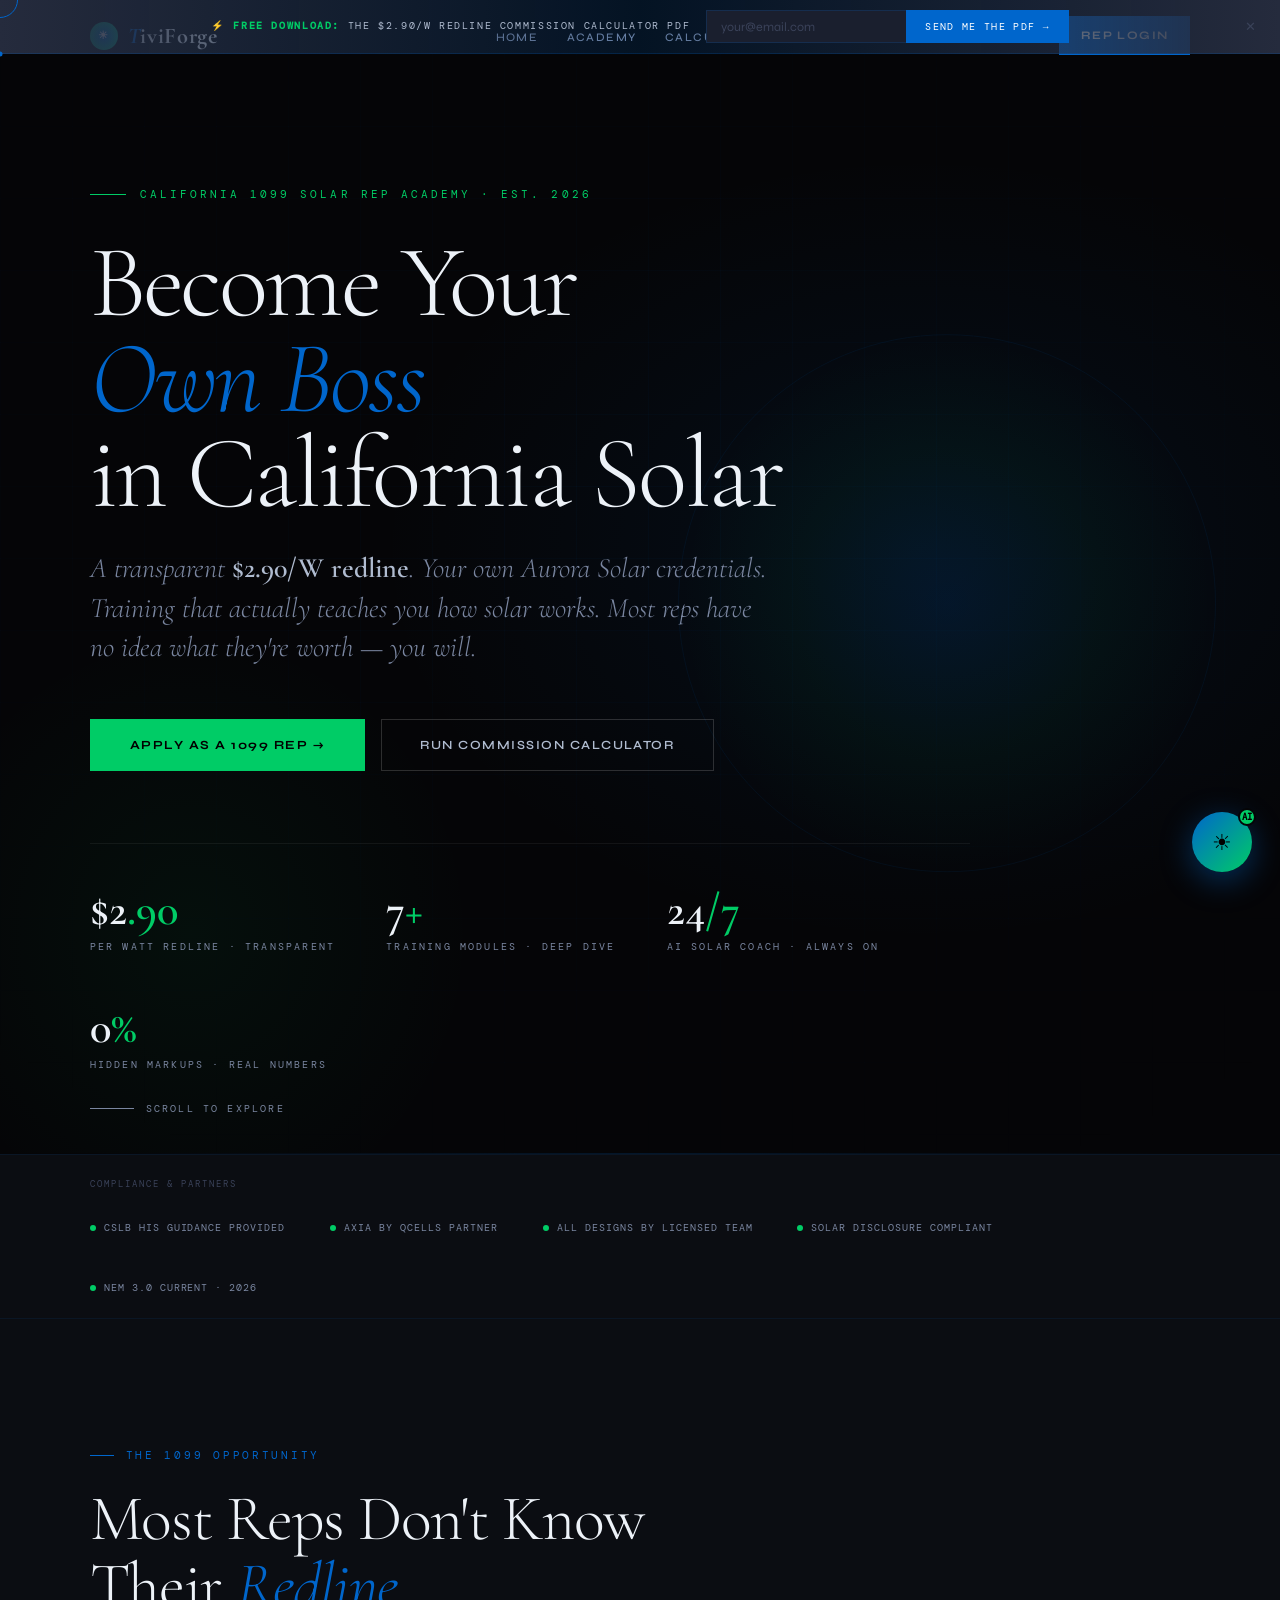
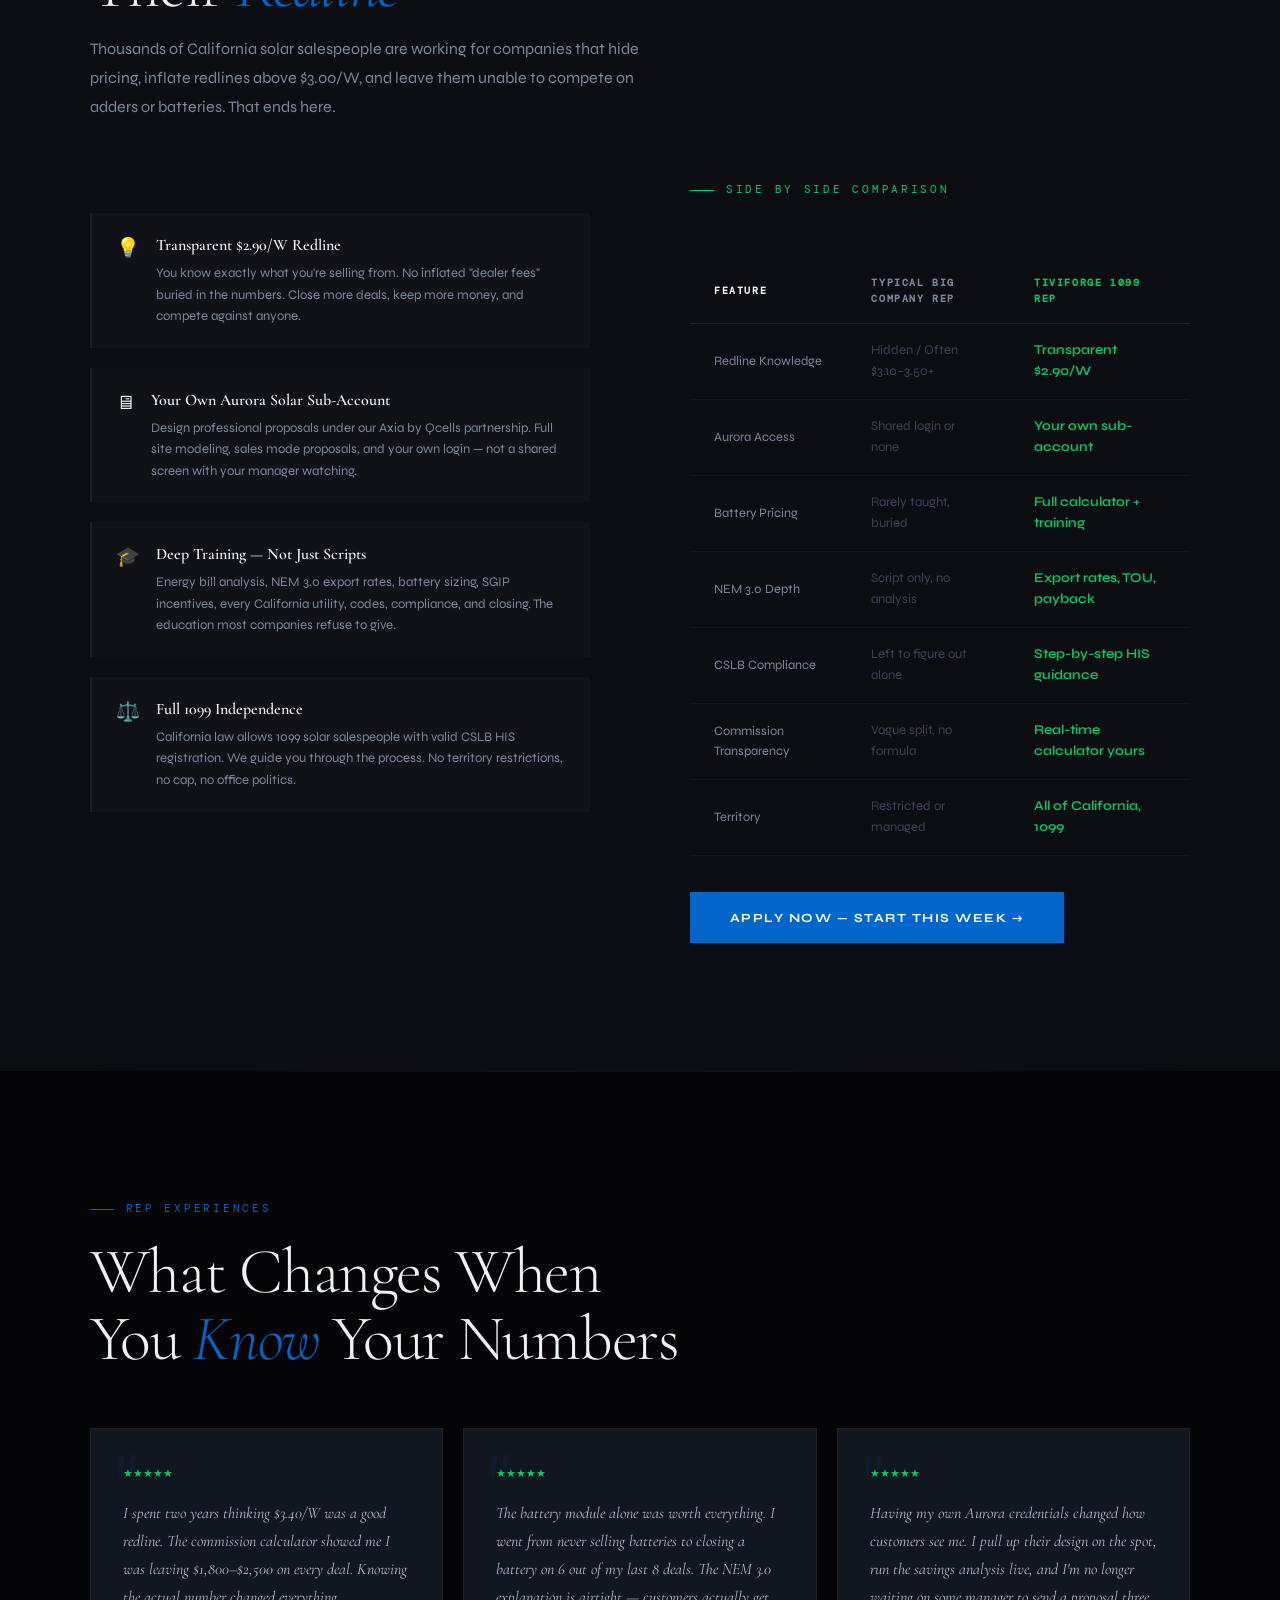
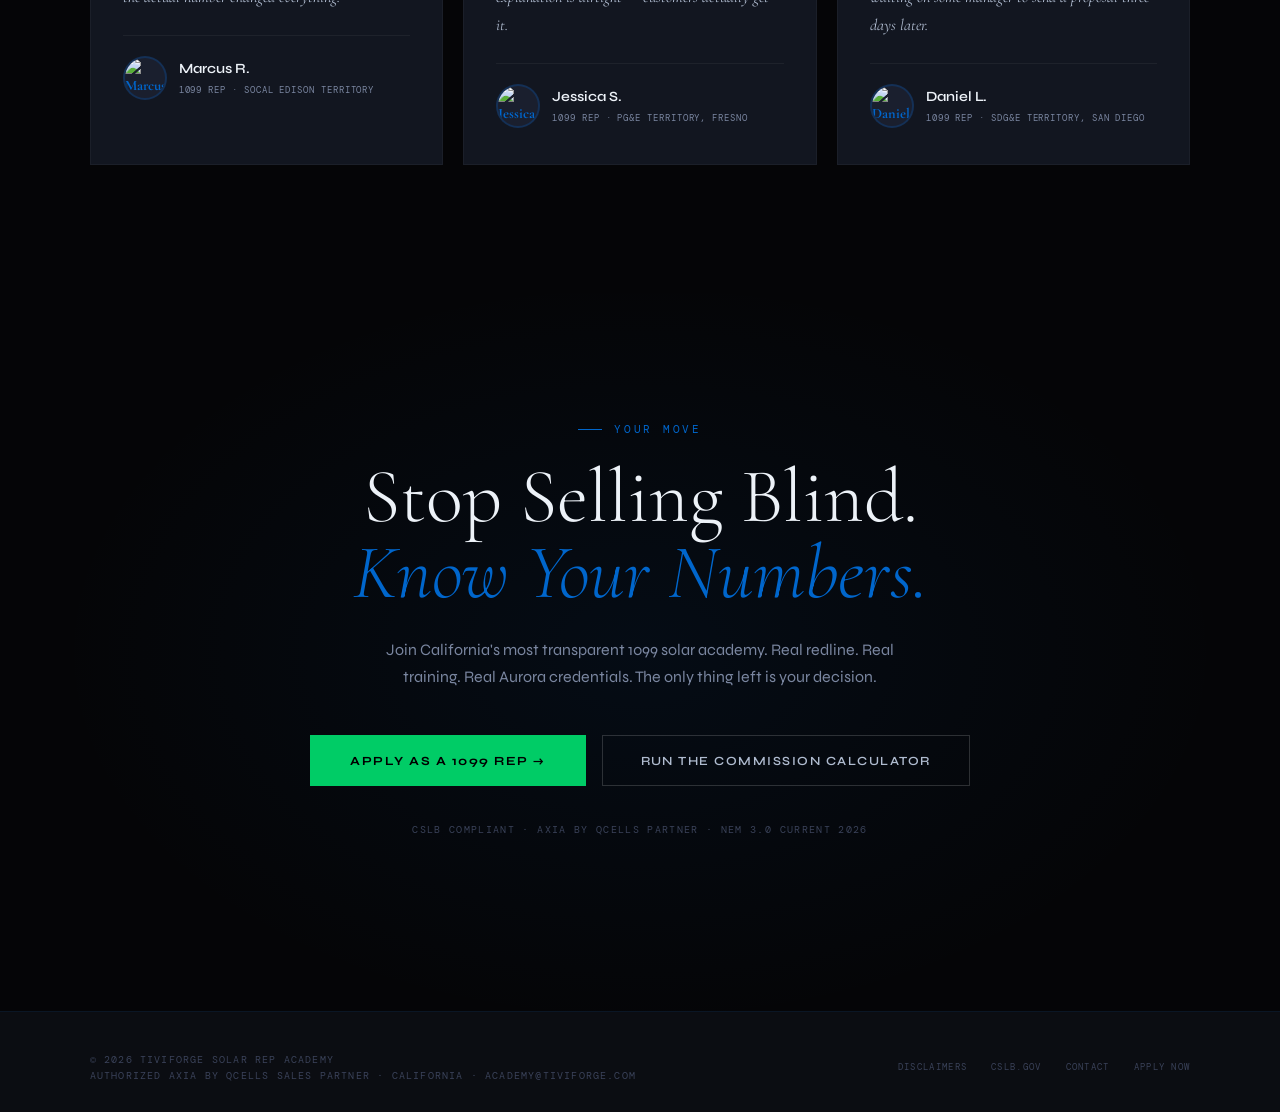
==== commit ce4f364a: "Prevent unstyled first paint" ====
--- a/index.html
+++ b/index.html
@@ -12,6 +12,20 @@
   <link rel="preconnect" href="https://fonts.gstatic.com" crossorigin />
   <link href="https://fonts.googleapis.com/css2?family=Cormorant+Garamond:ital,wght@0,300;0,400;0,600;0,700;1,300;1,400;1,600&family=Syne:wght@400;500;600;700;800&family=DM+Mono:wght@300;400;500&display=swap" rel="stylesheet" />
   <link href="https://cdnjs.cloudflare.com/ajax/libs/aos/2.3.4/aos.css" rel="stylesheet" />
+  <link rel="preload" href="styles.css" as="style" />
+  <style>
+    html { background: #050507; }
+    body {
+      margin: 0;
+      background:
+        radial-gradient(ellipse 58% 52% at 78% 26%, rgba(0,102,204,0.16) 0%, transparent 68%),
+        radial-gradient(ellipse 42% 40% at 18% 82%, rgba(0,204,102,0.11) 0%, transparent 60%),
+        #050507;
+      color: #edf2f8;
+      font-family: "Syne", sans-serif;
+      visibility: hidden;
+    }
+  </style>
   <link rel="stylesheet" href="styles.css" />
   <title>TiviForge Solar Rep Academy | $2.90/W Redline · 1099 Solar Sales Training California 2026</title>
   <meta name="description" content="Marketing landing page for TiviForge Solar Rep Academy." />
@@ -354,6 +368,7 @@
 </div>
 <script src="https://cdnjs.cloudflare.com/ajax/libs/aos/2.3.4/aos.js"></script>
 <script src="https://cdn.jsdelivr.net/npm/@supabase/supabase-js@2"></script>
+<script>window.addEventListener('load', () => { document.body.style.visibility = 'visible'; });</script>
 <script src="main.js"></script>
 <script src="coach.js"></script>
 </body>
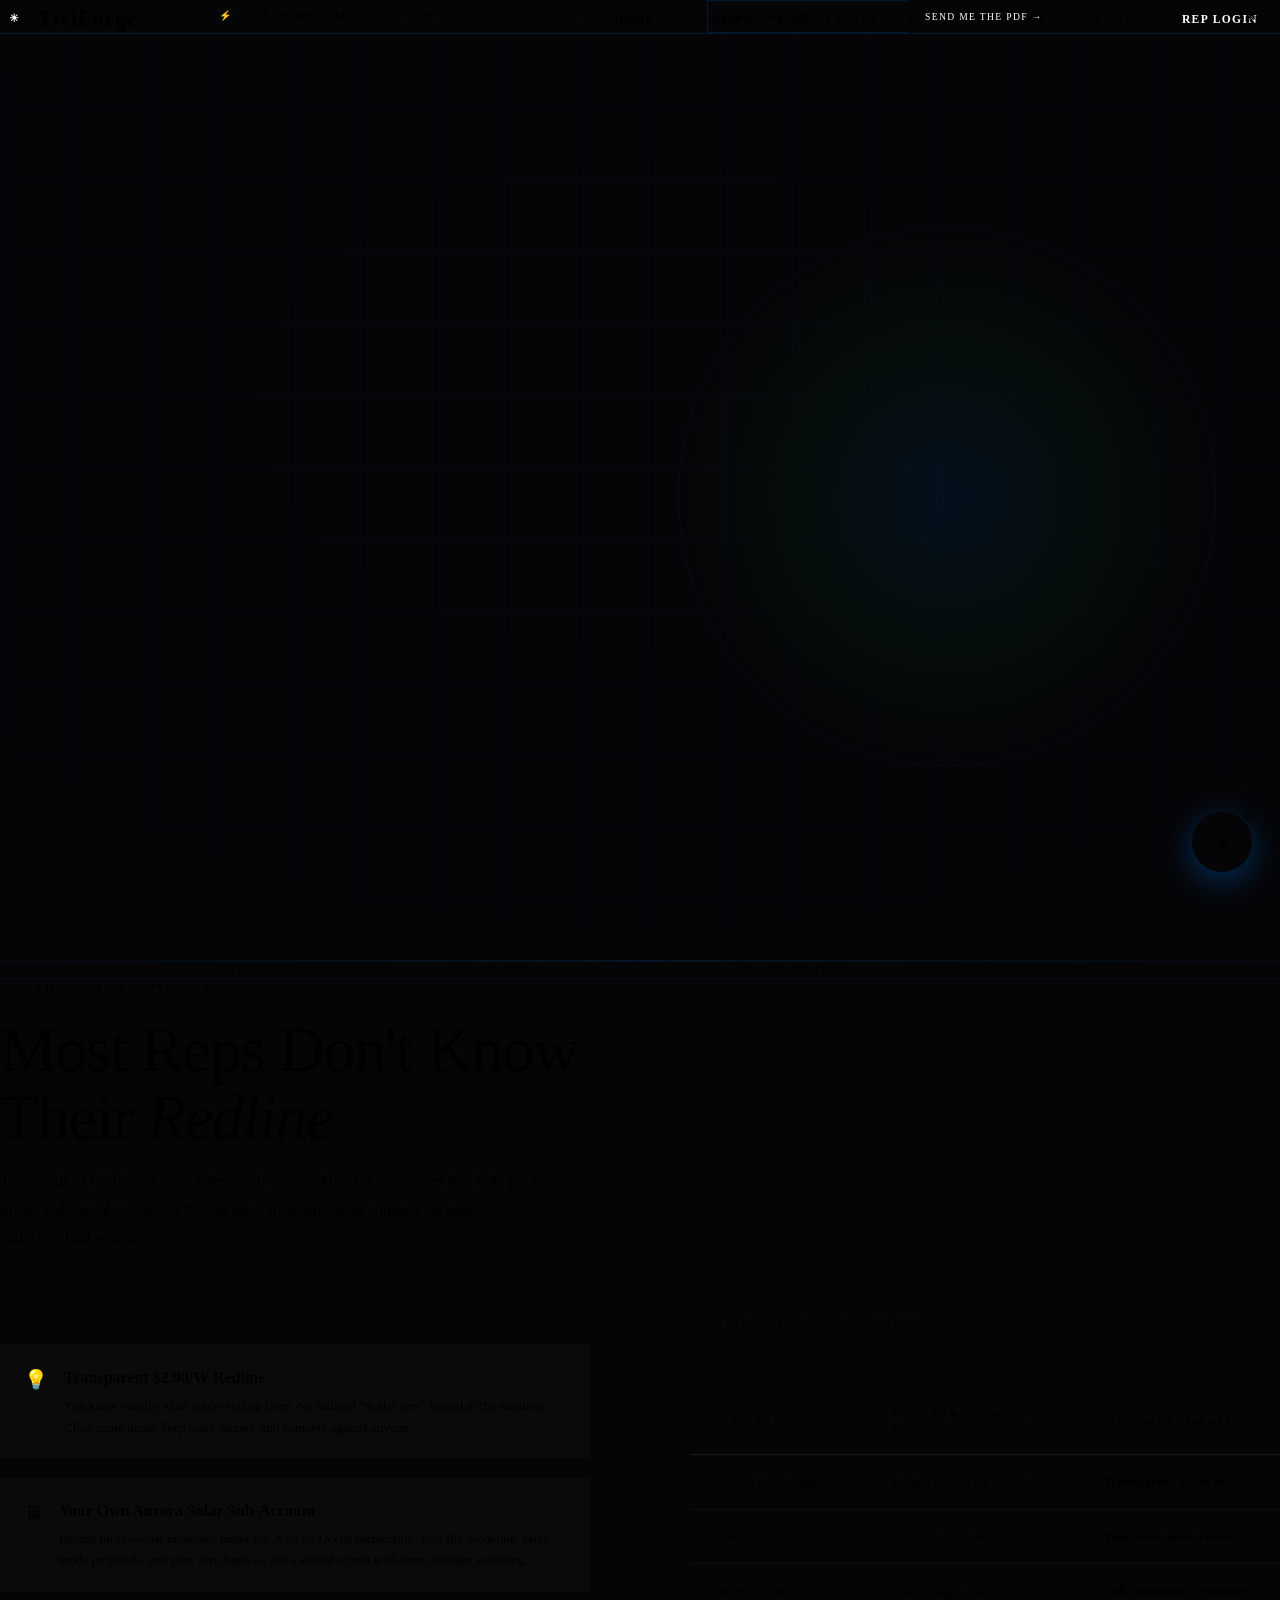
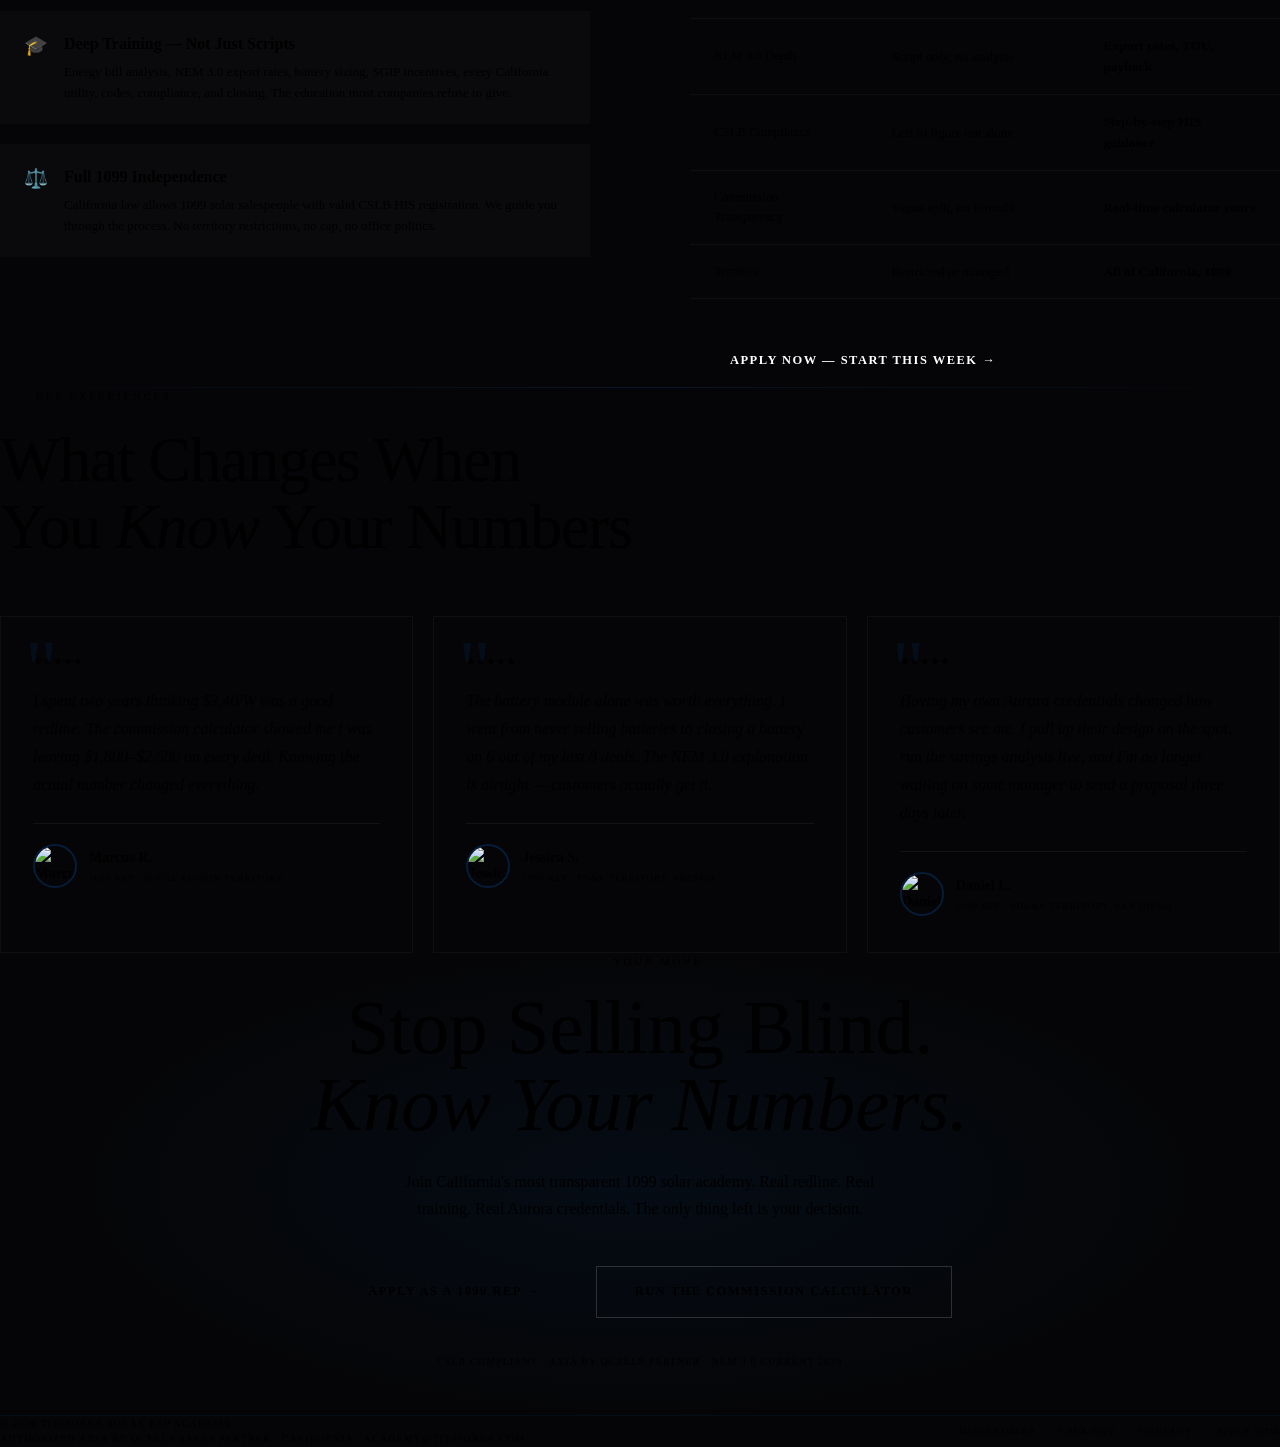
==== commit 3a215960: "Bust cached site assets" ====
--- a/index.html
+++ b/index.html
@@ -12,7 +12,7 @@
   <link rel="preconnect" href="https://fonts.gstatic.com" crossorigin />
   <link href="https://fonts.googleapis.com/css2?family=Cormorant+Garamond:ital,wght@0,300;0,400;0,600;0,700;1,300;1,400;1,600&family=Syne:wght@400;500;600;700;800&family=DM+Mono:wght@300;400;500&display=swap" rel="stylesheet" />
   <link href="https://cdnjs.cloudflare.com/ajax/libs/aos/2.3.4/aos.css" rel="stylesheet" />
-  <link rel="preload" href="styles.css" as="style" />
+  <link rel="preload" href="styles.css?v=20260318b" as="style" />
   <style>
     html { background: #050507; }
     body {
@@ -26,7 +26,7 @@
       visibility: hidden;
     }
   </style>
-  <link rel="stylesheet" href="styles.css" />
+  <link rel="stylesheet" href="styles.css?v=20260318b" />
   <title>TiviForge Solar Rep Academy | $2.90/W Redline · 1099 Solar Sales Training California 2026</title>
   <meta name="description" content="Marketing landing page for TiviForge Solar Rep Academy." />
 </head>
@@ -369,7 +369,7 @@
 <script src="https://cdnjs.cloudflare.com/ajax/libs/aos/2.3.4/aos.js"></script>
 <script src="https://cdn.jsdelivr.net/npm/@supabase/supabase-js@2"></script>
 <script>window.addEventListener('load', () => { document.body.style.visibility = 'visible'; });</script>
-<script src="main.js"></script>
-<script src="coach.js"></script>
+<script src="main.js?v=20260318b"></script>
+<script src="coach.js?v=20260318b"></script>
 </body>
 </html>
--- a/styles.css
+++ b/styles.css
@@ -1,4 +1,5 @@
-/* ══════════════════════════════════════════
+<!-- TiviForge Multi-Page v2.1 — GitHub Pages Ready -->
+    /* ══════════════════════════════════════════
        DESIGN TOKENS — Solar Forge System
     ══════════════════════════════════════════ */
     :root {
@@ -911,100 +912,22 @@
 /* Multi-page additions */
 .page-shell {
   min-height: 100vh;
+  padding-top: 140px;
 }
 .page-hero {
-  min-height: clamp(420px, 68vh, 760px);
-  display: flex;
-  flex-direction: column;
-  justify-content: center;
-  padding: calc(var(--nav-h) + 72px) var(--pad-x) 88px;
-  overflow: hidden;
-  isolation: isolate;
-  background:
-    radial-gradient(ellipse 58% 52% at 78% 26%, rgba(0,102,204,0.16) 0%, transparent 68%),
-    radial-gradient(ellipse 42% 40% at 18% 82%, rgba(0,204,102,0.11) 0%, transparent 60%),
-    linear-gradient(180deg, rgba(11,13,18,0.88) 0%, rgba(5,5,7,0.98) 100%);
-}
-.page-hero::before {
-  content: "";
-  position: absolute;
-  inset: 0;
-  background-image:
-    linear-gradient(rgba(0,102,204,0.05) 1px, transparent 1px),
-    linear-gradient(90deg, rgba(0,102,204,0.05) 1px, transparent 1px);
-  background-size: 72px 72px;
-  mask-image: radial-gradient(ellipse 78% 70% at 50% 35%, black, transparent);
-  opacity: 0.8;
-  z-index: -2;
-}
-.page-hero::after {
-  content: "";
-  position: absolute;
-  right: clamp(-80px, 2vw, 32px);
-  top: 50%;
-  width: clamp(260px, 34vw, 520px);
-  height: clamp(260px, 34vw, 520px);
-  transform: translateY(-50%);
-  border-radius: 50%;
-  background: radial-gradient(circle, rgba(0,102,204,0.14) 0%, rgba(0,204,102,0.06) 42%, transparent 72%);
-  border: 1px solid rgba(0,102,204,0.12);
-  box-shadow: 0 0 120px rgba(0,102,204,0.12);
-  animation: solarPulse 9s ease-in-out infinite;
-  z-index: -1;
-}
-.page-hero .eyebrow {
-  margin-bottom: 28px;
+  padding: calc(var(--nav-h) + 40px) var(--pad-x) 40px;
+  background: radial-gradient(circle at 20% 10%, rgba(0,102,204,0.2), transparent 42%), radial-gradient(circle at 80% 30%, rgba(0,204,102,0.15), transparent 40%), var(--forge-black);
 }
 .page-hero h1 {
-  max-width: 10ch;
   font-family: var(--font-display);
-  font-size: clamp(3.2rem, 8vw, 7.1rem);
-  font-weight: 300;
-  line-height: 0.92;
-  letter-spacing: -0.03em;
-  margin: 0;
-  color: var(--forge-white);
-  text-shadow: 0 10px 40px rgba(0,0,0,0.28);
+  font-size: clamp(2.1rem, 6vw, 4.4rem);
+  line-height: 0.95;
+  margin: 12px 0 10px;
 }
 .page-hero p {
-  max-width: 720px;
-  margin-top: 24px;
+  max-width: 700px;
   color: var(--forge-ash);
-  font-family: var(--font-display);
-  font-size: clamp(1.08rem, 2vw, 1.6rem);
-  font-style: italic;
-  font-weight: 300;
-  line-height: 1.45;
-}
-body[data-page="academy"] .page-hero {
-  background:
-    radial-gradient(ellipse 54% 48% at 80% 22%, rgba(0,102,204,0.18) 0%, transparent 68%),
-    radial-gradient(ellipse 38% 34% at 14% 84%, rgba(0,204,102,0.08) 0%, transparent 60%),
-    linear-gradient(180deg, rgba(11,13,18,0.9) 0%, rgba(5,5,7,1) 100%);
-}
-body[data-page="calculators"] .page-hero {
-  background:
-    radial-gradient(ellipse 56% 50% at 76% 24%, rgba(0,204,102,0.14) 0%, transparent 64%),
-    radial-gradient(ellipse 44% 42% at 18% 78%, rgba(0,102,204,0.16) 0%, transparent 62%),
-    linear-gradient(180deg, rgba(11,13,18,0.88) 0%, rgba(5,5,7,1) 100%);
-}
-body[data-page="resources"] .page-hero {
-  background:
-    radial-gradient(ellipse 54% 50% at 80% 24%, rgba(0,102,204,0.18) 0%, transparent 66%),
-    radial-gradient(ellipse 34% 32% at 22% 74%, rgba(0,204,102,0.12) 0%, transparent 58%),
-    linear-gradient(180deg, rgba(11,13,18,0.9) 0%, rgba(5,5,7,1) 100%);
-}
-body[data-page="about"] .page-hero {
-  background:
-    radial-gradient(ellipse 62% 58% at 78% 22%, rgba(0,102,204,0.2) 0%, transparent 66%),
-    radial-gradient(ellipse 36% 34% at 16% 80%, rgba(0,204,102,0.1) 0%, transparent 58%),
-    linear-gradient(180deg, rgba(11,13,18,0.92) 0%, rgba(5,5,7,1) 100%);
-}
-body[data-page="apply"] .page-hero {
-  background:
-    radial-gradient(ellipse 56% 52% at 78% 24%, rgba(0,204,102,0.12) 0%, transparent 64%),
-    radial-gradient(ellipse 42% 40% at 18% 78%, rgba(0,102,204,0.18) 0%, transparent 62%),
-    linear-gradient(180deg, rgba(11,13,18,0.9) 0%, rgba(5,5,7,1) 100%);
+  font-size: 0.95rem;
 }
 .auth-wrap {
   min-height: 100vh;
@@ -1077,15 +1000,6 @@
   color: var(--forge-silver);
 }
 @media (max-width: 980px) {
-  .page-hero {
-    min-height: 360px;
-    padding: calc(var(--nav-h) + 56px) var(--pad-x) 64px;
-  }
-  .page-hero::after {
-    right: -80px;
-    width: 280px;
-    height: 280px;
-  }
   .auth-wrap,
   .dashboard-grid {
     grid-template-columns: 1fr;
@@ -1094,13 +1008,135 @@
   }
   .auth-grid { grid-template-columns: 1fr; }
 }
-@media (max-width: 640px) {
-  .page-hero h1 {
-    max-width: none;
-    font-size: clamp(2.8rem, 14vw, 4.6rem);
-  }
-  .page-hero p {
-    font-size: 1rem;
-    line-height: 1.6;
-  }
-}
+
+/* ══════════════════════════════════════════
+   RESOURCE VAULT — Lock/Unlock System
+══════════════════════════════════════════ */
+.resource-badge {
+  display: inline-block;
+  font-family: var(--font-mono); font-size: 0.52rem;
+  letter-spacing: 0.18em; text-transform: uppercase;
+  padding: 3px 9px; margin-bottom: 14px;
+  border-radius: 2px;
+}
+.resource-badge.free {
+  background: rgba(0,204,102,0.1);
+  border: 1px solid rgba(0,204,102,0.3);
+  color: var(--energy-green);
+}
+.resource-badge.vault {
+  background: rgba(0,102,204,0.1);
+  border: 1px solid rgba(0,102,204,0.25);
+  color: var(--solar-light);
+}
+
+.resource-icon-wrap {
+  margin-bottom: 14px;
+  opacity: 0.9;
+}
+
+.resource-meta {
+  display: flex; gap: 14px; align-items: center;
+  margin-bottom: 16px;
+}
+.resource-filetype,
+.resource-updated {
+  font-family: var(--font-mono); font-size: 0.56rem;
+  letter-spacing: 0.14em; text-transform: uppercase;
+  color: var(--forge-smoke);
+}
+
+/* Vault lock state */
+.vault-card {
+  position: relative;
+  transition: transform 0.4s var(--ease-forge), box-shadow 0.4s, border-color 0.3s, opacity 0.4s;
+}
+.vault-lock-icon {
+  position: absolute; top: 16px; right: 16px;
+  font-size: 0.85rem; opacity: 0.5;
+  transition: all 0.3s;
+}
+.vault-card:not(.unlocked) {
+  opacity: 0.7;
+  border-color: rgba(255,255,255,0.03) !important;
+}
+.vault-card:not(.unlocked):hover {
+  opacity: 0.85;
+  transform: none !important;
+}
+.vault-card.unlocked {
+  border-color: rgba(0,204,102,0.12) !important;
+  opacity: 1;
+}
+.vault-card.unlocked:hover {
+  box-shadow: 0 20px 50px rgba(0,0,0,0.35);
+  border-color: rgba(0,204,102,0.22) !important;
+  transform: translateY(-4px);
+}
+.vault-card.unlocked .vault-lock-icon {
+  color: var(--energy-green);
+  opacity: 1;
+  font-size: 1rem;
+}
+.vault-card.unlocked::after {
+  background: linear-gradient(90deg, var(--energy-green), var(--solar-blue));
+}
+
+.vault-dl-wrap { margin-top: auto; }
+.vault-locked-label {
+  display: inline-flex; align-items: center; gap: 8px;
+  font-family: var(--font-mono); font-size: 0.6rem;
+  letter-spacing: 0.14em; text-transform: uppercase;
+  color: var(--forge-smoke);
+}
+.vault-locked-label::before { content: '🔒'; font-size: 0.7rem; }
+
+/* Gate banner */
+.vault-gate-banner {
+  margin-top: 40px;
+  background: rgba(0,102,204,0.06);
+  border: 1px solid rgba(0,102,204,0.18);
+  border-left: 4px solid var(--solar-blue);
+  padding: 28px 32px;
+}
+.vault-gate-inner {
+  display: flex; align-items: center; gap: 24px; flex-wrap: wrap;
+}
+.vault-gate-icon {
+  font-size: 1.6rem; flex-shrink: 0;
+}
+.vault-gate-text {
+  flex: 1; min-width: 220px;
+}
+.vault-gate-text strong {
+  display: block;
+  font-family: var(--font-display); font-size: 1.15rem;
+  color: var(--forge-white); margin-bottom: 4px;
+}
+.vault-gate-text p {
+  font-size: 0.82rem; color: var(--forge-ash); line-height: 1.65;
+}
+.vault-gate-actions {
+  display: flex; gap: 12px; flex-wrap: wrap; flex-shrink: 0;
+}
+
+/* Vault apply CTA at bottom */
+.vault-apply-cta {
+  text-align: center;
+  margin-top: 60px;
+  padding-top: 56px;
+  border-top: 1px solid rgba(255,255,255,0.05);
+}
+
+/* Keep vault cards in grid */
+.vault-grid {
+  grid-template-columns: repeat(3, 1fr);
+  opacity: 1;
+  transition: opacity 0.5s;
+}
+
+@media (max-width: 980px) {
+  .vault-gate-inner { flex-direction: column; align-items: flex-start; }
+  .vault-gate-actions { width: 100%; }
+  .vault-grid { grid-template-columns: 1fr; }
+}
--- a/styles.css
+++ b/styles.css
@@ -1,4 +1,5 @@
-/* ══════════════════════════════════════════
+<!-- TiviForge Multi-Page v2.1 — GitHub Pages Ready -->
+    /* ══════════════════════════════════════════
        DESIGN TOKENS — Solar Forge System
     ══════════════════════════════════════════ */
     :root {
@@ -911,100 +912,22 @@
 /* Multi-page additions */
 .page-shell {
   min-height: 100vh;
+  padding-top: 140px;
 }
 .page-hero {
-  min-height: clamp(420px, 68vh, 760px);
-  display: flex;
-  flex-direction: column;
-  justify-content: center;
-  padding: calc(var(--nav-h) + 72px) var(--pad-x) 88px;
-  overflow: hidden;
-  isolation: isolate;
-  background:
-    radial-gradient(ellipse 58% 52% at 78% 26%, rgba(0,102,204,0.16) 0%, transparent 68%),
-    radial-gradient(ellipse 42% 40% at 18% 82%, rgba(0,204,102,0.11) 0%, transparent 60%),
-    linear-gradient(180deg, rgba(11,13,18,0.88) 0%, rgba(5,5,7,0.98) 100%);
-}
-.page-hero::before {
-  content: "";
-  position: absolute;
-  inset: 0;
-  background-image:
-    linear-gradient(rgba(0,102,204,0.05) 1px, transparent 1px),
-    linear-gradient(90deg, rgba(0,102,204,0.05) 1px, transparent 1px);
-  background-size: 72px 72px;
-  mask-image: radial-gradient(ellipse 78% 70% at 50% 35%, black, transparent);
-  opacity: 0.8;
-  z-index: -2;
-}
-.page-hero::after {
-  content: "";
-  position: absolute;
-  right: clamp(-80px, 2vw, 32px);
-  top: 50%;
-  width: clamp(260px, 34vw, 520px);
-  height: clamp(260px, 34vw, 520px);
-  transform: translateY(-50%);
-  border-radius: 50%;
-  background: radial-gradient(circle, rgba(0,102,204,0.14) 0%, rgba(0,204,102,0.06) 42%, transparent 72%);
-  border: 1px solid rgba(0,102,204,0.12);
-  box-shadow: 0 0 120px rgba(0,102,204,0.12);
-  animation: solarPulse 9s ease-in-out infinite;
-  z-index: -1;
-}
-.page-hero .eyebrow {
-  margin-bottom: 28px;
+  padding: calc(var(--nav-h) + 40px) var(--pad-x) 40px;
+  background: radial-gradient(circle at 20% 10%, rgba(0,102,204,0.2), transparent 42%), radial-gradient(circle at 80% 30%, rgba(0,204,102,0.15), transparent 40%), var(--forge-black);
 }
 .page-hero h1 {
-  max-width: 10ch;
   font-family: var(--font-display);
-  font-size: clamp(3.2rem, 8vw, 7.1rem);
-  font-weight: 300;
-  line-height: 0.92;
-  letter-spacing: -0.03em;
-  margin: 0;
-  color: var(--forge-white);
-  text-shadow: 0 10px 40px rgba(0,0,0,0.28);
+  font-size: clamp(2.1rem, 6vw, 4.4rem);
+  line-height: 0.95;
+  margin: 12px 0 10px;
 }
 .page-hero p {
-  max-width: 720px;
-  margin-top: 24px;
+  max-width: 700px;
   color: var(--forge-ash);
-  font-family: var(--font-display);
-  font-size: clamp(1.08rem, 2vw, 1.6rem);
-  font-style: italic;
-  font-weight: 300;
-  line-height: 1.45;
-}
-body[data-page="academy"] .page-hero {
-  background:
-    radial-gradient(ellipse 54% 48% at 80% 22%, rgba(0,102,204,0.18) 0%, transparent 68%),
-    radial-gradient(ellipse 38% 34% at 14% 84%, rgba(0,204,102,0.08) 0%, transparent 60%),
-    linear-gradient(180deg, rgba(11,13,18,0.9) 0%, rgba(5,5,7,1) 100%);
-}
-body[data-page="calculators"] .page-hero {
-  background:
-    radial-gradient(ellipse 56% 50% at 76% 24%, rgba(0,204,102,0.14) 0%, transparent 64%),
-    radial-gradient(ellipse 44% 42% at 18% 78%, rgba(0,102,204,0.16) 0%, transparent 62%),
-    linear-gradient(180deg, rgba(11,13,18,0.88) 0%, rgba(5,5,7,1) 100%);
-}
-body[data-page="resources"] .page-hero {
-  background:
-    radial-gradient(ellipse 54% 50% at 80% 24%, rgba(0,102,204,0.18) 0%, transparent 66%),
-    radial-gradient(ellipse 34% 32% at 22% 74%, rgba(0,204,102,0.12) 0%, transparent 58%),
-    linear-gradient(180deg, rgba(11,13,18,0.9) 0%, rgba(5,5,7,1) 100%);
-}
-body[data-page="about"] .page-hero {
-  background:
-    radial-gradient(ellipse 62% 58% at 78% 22%, rgba(0,102,204,0.2) 0%, transparent 66%),
-    radial-gradient(ellipse 36% 34% at 16% 80%, rgba(0,204,102,0.1) 0%, transparent 58%),
-    linear-gradient(180deg, rgba(11,13,18,0.92) 0%, rgba(5,5,7,1) 100%);
-}
-body[data-page="apply"] .page-hero {
-  background:
-    radial-gradient(ellipse 56% 52% at 78% 24%, rgba(0,204,102,0.12) 0%, transparent 64%),
-    radial-gradient(ellipse 42% 40% at 18% 78%, rgba(0,102,204,0.18) 0%, transparent 62%),
-    linear-gradient(180deg, rgba(11,13,18,0.9) 0%, rgba(5,5,7,1) 100%);
+  font-size: 0.95rem;
 }
 .auth-wrap {
   min-height: 100vh;
@@ -1077,15 +1000,6 @@
   color: var(--forge-silver);
 }
 @media (max-width: 980px) {
-  .page-hero {
-    min-height: 360px;
-    padding: calc(var(--nav-h) + 56px) var(--pad-x) 64px;
-  }
-  .page-hero::after {
-    right: -80px;
-    width: 280px;
-    height: 280px;
-  }
   .auth-wrap,
   .dashboard-grid {
     grid-template-columns: 1fr;
@@ -1094,13 +1008,135 @@
   }
   .auth-grid { grid-template-columns: 1fr; }
 }
-@media (max-width: 640px) {
-  .page-hero h1 {
-    max-width: none;
-    font-size: clamp(2.8rem, 14vw, 4.6rem);
-  }
-  .page-hero p {
-    font-size: 1rem;
-    line-height: 1.6;
-  }
-}
+
+/* ══════════════════════════════════════════
+   RESOURCE VAULT — Lock/Unlock System
+══════════════════════════════════════════ */
+.resource-badge {
+  display: inline-block;
+  font-family: var(--font-mono); font-size: 0.52rem;
+  letter-spacing: 0.18em; text-transform: uppercase;
+  padding: 3px 9px; margin-bottom: 14px;
+  border-radius: 2px;
+}
+.resource-badge.free {
+  background: rgba(0,204,102,0.1);
+  border: 1px solid rgba(0,204,102,0.3);
+  color: var(--energy-green);
+}
+.resource-badge.vault {
+  background: rgba(0,102,204,0.1);
+  border: 1px solid rgba(0,102,204,0.25);
+  color: var(--solar-light);
+}
+
+.resource-icon-wrap {
+  margin-bottom: 14px;
+  opacity: 0.9;
+}
+
+.resource-meta {
+  display: flex; gap: 14px; align-items: center;
+  margin-bottom: 16px;
+}
+.resource-filetype,
+.resource-updated {
+  font-family: var(--font-mono); font-size: 0.56rem;
+  letter-spacing: 0.14em; text-transform: uppercase;
+  color: var(--forge-smoke);
+}
+
+/* Vault lock state */
+.vault-card {
+  position: relative;
+  transition: transform 0.4s var(--ease-forge), box-shadow 0.4s, border-color 0.3s, opacity 0.4s;
+}
+.vault-lock-icon {
+  position: absolute; top: 16px; right: 16px;
+  font-size: 0.85rem; opacity: 0.5;
+  transition: all 0.3s;
+}
+.vault-card:not(.unlocked) {
+  opacity: 0.7;
+  border-color: rgba(255,255,255,0.03) !important;
+}
+.vault-card:not(.unlocked):hover {
+  opacity: 0.85;
+  transform: none !important;
+}
+.vault-card.unlocked {
+  border-color: rgba(0,204,102,0.12) !important;
+  opacity: 1;
+}
+.vault-card.unlocked:hover {
+  box-shadow: 0 20px 50px rgba(0,0,0,0.35);
+  border-color: rgba(0,204,102,0.22) !important;
+  transform: translateY(-4px);
+}
+.vault-card.unlocked .vault-lock-icon {
+  color: var(--energy-green);
+  opacity: 1;
+  font-size: 1rem;
+}
+.vault-card.unlocked::after {
+  background: linear-gradient(90deg, var(--energy-green), var(--solar-blue));
+}
+
+.vault-dl-wrap { margin-top: auto; }
+.vault-locked-label {
+  display: inline-flex; align-items: center; gap: 8px;
+  font-family: var(--font-mono); font-size: 0.6rem;
+  letter-spacing: 0.14em; text-transform: uppercase;
+  color: var(--forge-smoke);
+}
+.vault-locked-label::before { content: '🔒'; font-size: 0.7rem; }
+
+/* Gate banner */
+.vault-gate-banner {
+  margin-top: 40px;
+  background: rgba(0,102,204,0.06);
+  border: 1px solid rgba(0,102,204,0.18);
+  border-left: 4px solid var(--solar-blue);
+  padding: 28px 32px;
+}
+.vault-gate-inner {
+  display: flex; align-items: center; gap: 24px; flex-wrap: wrap;
+}
+.vault-gate-icon {
+  font-size: 1.6rem; flex-shrink: 0;
+}
+.vault-gate-text {
+  flex: 1; min-width: 220px;
+}
+.vault-gate-text strong {
+  display: block;
+  font-family: var(--font-display); font-size: 1.15rem;
+  color: var(--forge-white); margin-bottom: 4px;
+}
+.vault-gate-text p {
+  font-size: 0.82rem; color: var(--forge-ash); line-height: 1.65;
+}
+.vault-gate-actions {
+  display: flex; gap: 12px; flex-wrap: wrap; flex-shrink: 0;
+}
+
+/* Vault apply CTA at bottom */
+.vault-apply-cta {
+  text-align: center;
+  margin-top: 60px;
+  padding-top: 56px;
+  border-top: 1px solid rgba(255,255,255,0.05);
+}
+
+/* Keep vault cards in grid */
+.vault-grid {
+  grid-template-columns: repeat(3, 1fr);
+  opacity: 1;
+  transition: opacity 0.5s;
+}
+
+@media (max-width: 980px) {
+  .vault-gate-inner { flex-direction: column; align-items: flex-start; }
+  .vault-gate-actions { width: 100%; }
+  .vault-grid { grid-template-columns: 1fr; }
+}
